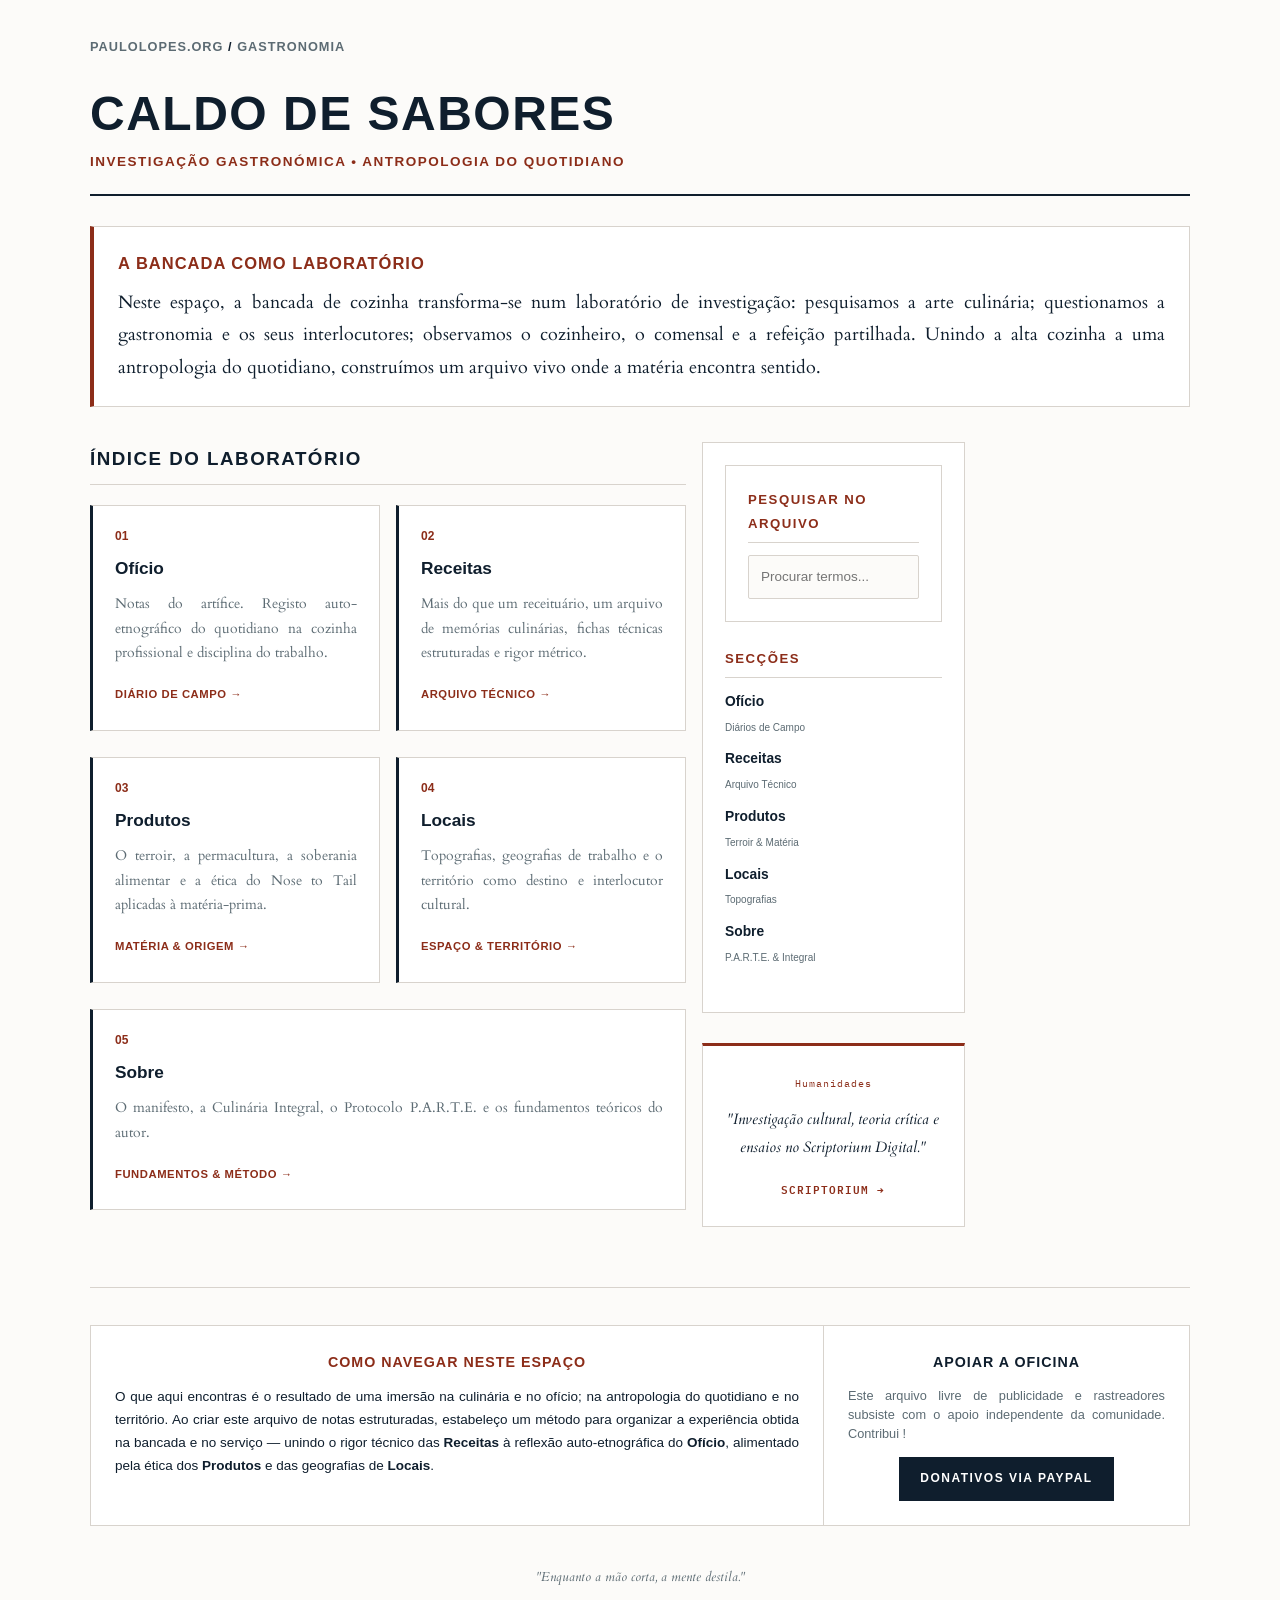
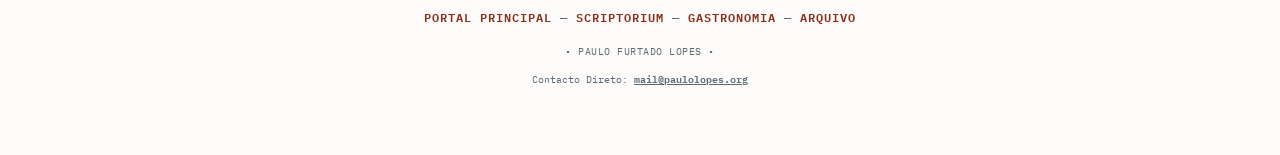
==== index.html @ f4eb34ad "Update index.html" ====
<!DOCTYPE html>
<html lang="pt">
<head>
    <meta charset="UTF-8">
    <meta name="viewport" content="width=device-width, initial-scale=1.0">
    <link rel="icon" type="image/x-icon" href="/favicon.ico">
    <link rel="preload" href="manifest.json" as="fetch" type="application/json" crossorigin>

    <title>Caldo de Sabores — Investigação Gastronómica & Ofício | Paulo Lopes</title>

    <!-- Framework W3.CSS -->
    <link rel="stylesheet" href="https://www.w3schools.com/w3css/4/w3.css">
    
    <!-- Google Fonts: Cardo, Inter & IBM Plex Mono -->
    <link rel="preconnect" href="https://fonts.googleapis.com">
    <link rel="preconnect" href="https://fonts.gstatic.com" crossorigin>
    <link href="https://fonts.googleapis.com/css2?family=Cardo:ital,wght@0,400;0,700;1,400&family=IBM+Plex+Mono:wght@400;500&family=Inter:wght@300;400;500;600&display=swap" rel="stylesheet">

    <!-- Folha de Estilos Oficial Partilhada -->
    <link rel="stylesheet" href="style.css">
</head>
<body class="w3-padding-large">

    <main class="w3-content w3-padding-24" style="max-width: 1100px;">
        
        <!-- Breadcrumb Superior -->
        <nav class="breadcrumb">
            <a href="https://paulolopes.org">paulolopes.org</a> / <span> <a href="https://gastronomia.paulolopes.org">Gastronomia</a> </span>
        </nav>

        <!-- Cabeçalho Principal Idêntico ao Scriptorium e Portal -->
        <header class="wiki-header">
            <h1>Caldo de Sabores</h1>
            <p class="header-sub">Investigação Gastronómica • Antropologia do Quotidiano</p>
        </header>

        <!-- Mensagem de Enquadramento / Manifesto -->
        <section class="warning-box">
            <h2>A Bancada como Laboratório</h2>
            <p style="margin: 0;" align="justify">
                Neste espaço, a bancada de cozinha transforma-se num laboratório de investigação: pesquisamos a arte culinária; questionamos a gastronomia e os seus interlocutores; observamos o cozinheiro, o comensal e a refeição partilhada. Unindo a alta cozinha a uma antropologia do quotidiano, construímos um arquivo vivo onde a matéria encontra sentido.
            </p>
        </section>

        <!-- Layout em Duas Colunas -->
        <div class="w3-row-padding" style="margin-left: -16px; margin-right: -16px;">
            
            <!-- COLUNA PRINCIPAL: AS 5 SECÇÕES NUCLEARES -->
            <article class="w3-col m8 l9">
                
                <h2 class="font-sans" style="font-size: 1.25rem; font-weight: 600; text-transform: uppercase; letter-spacing: 1.5px; color: var(--text-color); margin-top: 0; margin-bottom: 20px; border-bottom: 1px solid var(--border-color); padding-bottom: 8px;">
                    Índice do Laboratório
                </h2>

                <div class="w3-row-padding" style="margin-left:-16px; margin-right:-16px;">
                    
                    <!-- 1. OFÍCIO -->
                    <div class="w3-col m6 s12 w3-margin-bottom">
                        <a href="oficio/" class="card-item">
                            <span class="card-numeral">01</span>
                            <h3 class="card-title">Ofício</h3>
                            <p class="card-desc">Notas do artífice. Registo auto-etnográfico do quotidiano na cozinha profissional e disciplina do trabalho.</p>
                            <span class="card-tag">Diário de Campo &rarr;</span>
                        </a>
                    </div>

                    <!-- 2. RECEITAS -->
                    <div class="w3-col m6 s12 w3-margin-bottom">
                        <a href="receitas/" class="card-item">
                            <span class="card-numeral">02</span>
                            <h3 class="card-title">Receitas</h3>
                            <p class="card-desc">Mais do que um receituário, um arquivo de memórias culinárias, fichas técnicas estruturadas e rigor métrico.</p>
                            <span class="card-tag">Arquivo Técnico &rarr;</span>
                        </a>
                    </div>

                </div>

                <div class="w3-row-padding" style="margin-left:-16px; margin-right:-16px; margin-top: 10px;">
                    
                    <!-- 3. PRODUTOS -->
                    <div class="w3-col m6 s12 w3-margin-bottom">
                        <a href="produtos/" class="card-item">
                            <span class="card-numeral">03</span>
                            <h3 class="card-title">Produtos</h3>
                            <p class="card-desc">O terroir, a permacultura, a soberania alimentar e a ética do Nose to Tail aplicadas à matéria-prima.</p>
                            <span class="card-tag">Matéria & Origem &rarr;</span>
                        </a>
                    </div>

                    <!-- 4. LOCAIS -->
                    <div class="w3-col m6 s12 w3-margin-bottom">
                        <a href="locais/" class="card-item">
                            <span class="card-numeral">04</span>
                            <h3 class="card-title">Locais</h3>
                            <p class="card-desc">Topografias, geografias de trabalho e o território como destino e interlocutor cultural.</p>
                            <span class="card-tag">Espaço & Território &rarr;</span>
                        </a>
                    </div>

                </div>

                <div class="w3-row-padding" style="margin-left:-16px; margin-right:-16px; margin-top: 10px;">
                    
                    <!-- 5. SOBRE -->
                    <div class="w3-col m12 s12 w3-margin-bottom">
                        <a href="sobre/" class="card-item">
                            <span class="card-numeral">05</span>
                            <h3 class="card-title">Sobre</h3>
                            <p class="card-desc">O manifesto, a Culinária Integral, o Protocolo P.A.R.T.E. e os fundamentos teóricos do autor.</p>
                            <span class="card-tag">Fundamentos & Método &rarr;</span>
                        </a>
                    </div>

                </div>

            </article>

            <!-- COLUNA SECUNDÁRIA (DIREITA): BARRA LATERAL REFINADA -->
            <aside class="w3-col m4 l3">
                <div class="wiki-sidebar">
                    
                    <div class="wiki-sidebar" style="margin-bottom: 25px;">
                        <h3>Pesquisar no Arquivo</h3>
                        <form action="index.html" method="GET" style="margin-top: 10px;">
                            <input type="text" name="q" placeholder="Procurar termos..." required>
                        </form>
                    </div>

                    <h3>Secções</h3>
                    <ul class="wiki-sidebar-list">
                        <li><a href="html/oficio.html"><strong>Ofício</strong> <br><span class="w3-tiny" style="color: var(--muted-color);">Diários de Campo</span></a></li>
                        <li><a href="html/receitas.html"><strong>Receitas</strong> <br><span class="w3-tiny" style="color: var(--muted-color);">Arquivo Técnico</span></a></li>
                        <li><a href="html/produtos.html"><strong>Produtos</strong> <br><span class="w3-tiny" style="color: var(--muted-color);">Terroir & Matéria</span></a></li>
                        <li><a href="html/locais.html"><strong>Locais</strong> <br><span class="w3-tiny" style="color: var(--muted-color);">Topografias</span></a></li>
                        <li><a href="html/sobre.html"><strong>Sobre</strong> <br><span class="w3-tiny" style="color: var(--muted-color);">P.A.R.T.E. & Integral</span></a></li>
                    </ul>

                </div>

                <!-- Bloco de Chamada para o Scriptorium Digital -->
                <div class="gastro-callout">
                    <span class="font-mono w3-tiny w3-uppercase" style="color: var(--accent-color); letter-spacing: 1px;">Humanidades</span>
                    <p>
                        "Investigação cultural, teoria crítica e ensaios no Scriptorium Digital."
                    </p>
                    <a href="https://scriptoriumdigital.org" class="gastro-link">Scriptorium &rarr;</a>
                </div>
            </aside>

        </div>

        <!-- RODAPÉ INSTITUCIONAL (COM ESPAÇAMENTO REFORÇADO NAS CAIXAS) -->
        <footer class="site-footer">
            
            <div class="footer-boxes-container w3-row w3-text-left" style="margin-bottom: 40px;">
                
                <div class="w3-col m8 l8 footer-box-left">
                    <h4 class="font-sans" style="font-size: 0.95rem; font-weight: 600; text-transform: uppercase; letter-spacing: 1px; color: var(--accent-color); margin-top: 0; margin-bottom: 10px;">
                        Como Navegar Neste Espaço
                    </h4>
                    <p style="font-size: 0.9rem; color: var(--text-color); margin: 0; line-height: 1.7; text-align: justify;">
                        O que aqui encontras é o resultado de uma imersão na culinária e no ofício; na antropologia do quotidiano e no território. Ao criar este arquivo de notas estruturadas, estabeleço um método para organizar a experiência obtida na bancada e no serviço — unindo o rigor técnico das <strong>Receitas</strong> à reflexão auto-etnográfica do <strong>Ofício</strong>, alimentado pela ética dos <strong>Produtos</strong> e das geografias de <strong>Locais</strong>.
                    </p>
                </div>

                <div class="w3-col m4 l4 footer-box-right">
                    <h4 class="font-sans" style="font-size: 0.95rem; font-weight: 600; text-transform: uppercase; letter-spacing: 1px; color: var(--text-color); margin-top: 0; margin-bottom: 10px;">
                        Apoiar a Oficina
                    </h4>
                    <p style="font-size: 0.85rem; color: var(--muted-color); margin: 0 0 14px 0; line-height: 1.5; text-align: justify;">
                        Este arquivo livre de publicidade e rastreadores subsiste com o apoio independente da comunidade. Contribui !
                    </p>
                    <div class="w3-center">
                        <a href="https://paypal.me/PauloFurtadoLopes" target="_blank" rel="noopener" class="btn-donativos">
                            Donativos via PayPal
                        </a>
                    </div>
                </div>

            </div>

            <p style="font-style: italic; font-family: var(--font-serif); margin-bottom: 1.2rem; color: var(--muted-color); text-align: center;">
                "Enquanto a mão corta, a mente destila."
            </p>
            
            <!-- Menu Transversal do Ecossistema -->
            <div class="footer-links" style="margin-bottom: 15px;">
                <a href="https://paulolopes.org">Portal Principal</a> &mdash; 
                <a href="https://scriptoriumdigital.org">Scriptorium</a> &mdash; 
                <a href="https://gastronomia.paulolopes.org">Gastronomia</a> &mdash; 
                <a href="https://arquivo.paulolopes.org">Arquivo</a>
            </div>
            
            <p class="font-mono w3-tiny w3-uppercase w3-wide" style="letter-spacing: 0.05em; margin-bottom: 0.5rem; color: var(--muted-color); text-align: center;">
                • PAULO FURTADO LOPES •
            </p>
            <p class="font-mono w3-tiny" style="color: var(--muted-color); margin: 0; text-align: center;">
                Contacto Direto: <a href="mailto:mail@paulolopes.org" style="color: inherit; font-weight: 600;">mail@paulolopes.org</a>
            </p>
        </footer>

    </main>

</body>
</html>
---- style.css ----
/* ==========================================================================
   PAULOLOPES.ORG / SCRIPTORIUM DIGITAL — Estilos Oficiais (style.css)
   Soberania Digital, Humanidades & Arquitetura Estática
   Autor: Paulo Furtado Lopes (mail@paulolopes.org)
   ========================================================================== */

:root {
    --bg-color: #fcfbf9;          /* Papel de arquivo / Marfim */
    --text-color: #0f1e2d;        /* Azul-marinho profundo */
    --accent-color: #8c2d19;      /* Vermelho óxido / Sanguínea */
    --muted-color: #5c6b73;       /* Azul pedra / Grafite */
    --border-color: #d8d3cd;      /* Linha de divisão subtil */
    --card-bg: #ffffff;           /* Branco puro para leitura */
    
    --font-serif: "Cardo", "Georgia", "Times New Roman", serif;
    --font-sans: -apple-system, BlinkMacSystemFont, "Segoe UI", Roboto, sans-serif;
    --font-mono: 'IBM Plex Mono', 'Courier New', monospace;

    /* Variáveis Tipográficas Fluidas & Modo de Leitura */
    --text-base: clamp(1.05rem, 1vw + 0.9rem, 1.2rem);
    --text-lead: clamp(1.2rem, 1.5vw + 1rem, 1.45rem);
    --text-h1: clamp(2rem, 3.5vw + 1rem, 3.2rem);
    --text-h2: clamp(1.5rem, 2.5vw + 0.8rem, 2.3rem);
    --text-h3: clamp(1.25rem, 1.8vw + 0.7rem, 1.75rem);
    
    --line-height-body: 1.8;
    --line-height-heading: 1.25;
    --max-content-width: 68ch; /* Limite ótimo de carateres por linha para conforto visual */
}

/* Modo Escuro Opcional / Automático */
@media (prefers-color-scheme: dark) {
    :root {
        --bg-color: #121820;
        --text-color: #e2e8f0;
        --accent-color: #d94e35;
        --muted-color: #94a3b8;
        --border-color: #2a3441;
        --card-bg: #1a2332;
    }
}

body {
    background-color: var(--bg-color) !important;
    color: var(--text-color) !important;
    font-family: var(--font-serif);
    line-height: var(--line-height-body);
    font-size: var(--text-base);
    margin: 0;
    min-height: 100vh;
    -webkit-font-smoothing: antialiased;
    text-rendering: optimizeLegibility;
}

.font-sans { font-family: var(--font-sans) !important; }
.font-mono { font-family: var(--font-mono) !important; }

/* ==========================================================================
   MODO DE LEITURA (READER MODE) & ENSAIOS
   ========================================================================== */
.reader-mode,
.article-content, 
.entry-content, 
article {
    max-width: var(--max-content-width);
    margin-inline: auto;
    padding-inline: 1rem;
}

/* Parágrafos refinados para legibilidade académica e ensaística */
p {
    margin-top: 0;
    margin-bottom: 1.8rem;
    text-align: justify;
    hyphens: auto;
}

@media (max-width: 768px) {
    p {
        text-align: left; /* Desativa justificação em ecrãs móveis estreitos */
    }
}

/* Navegação Breadcrumb Superior */
.breadcrumb {
    font-family: var(--font-sans);
    font-size: 0.85rem;
    text-transform: uppercase;
    letter-spacing: 1px;
    font-weight: 600;
    margin-bottom: 25px;
}

.breadcrumb a {
    color: var(--muted-color);
    text-decoration: none;
    transition: color 0.2s ease;
}

.breadcrumb a:hover {
    color: var(--accent-color);
}

.breadcrumb span {
    color: var(--accent-color);
}

/* Cabeçalho do Scriptorium e Subdomínios */
header.wiki-header {
    border-bottom: 2px solid var(--text-color);
    padding-bottom: 20px;
    margin-bottom: 30px;
}

header.wiki-header h1 {
    font-family: var(--font-sans);
    font-size: var(--text-h1);
    font-weight: 600;
    letter-spacing: 1.5px;
    text-transform: uppercase;
    margin: 0 0 6px 0;
    color: var(--text-color);
    line-height: var(--line-height-heading);
}

.header-sub {
    font-family: var(--font-sans);
    font-size: 0.9rem;
    letter-spacing: 1.5px;
    color: var(--accent-color);
    font-weight: 600;
    text-transform: uppercase;
    margin: 0;
}

/* Barra de Alerta / Boas-vindas / Manifesto */
.warning-box {
    background-color: var(--card-bg);
    border: 1px solid var(--border-color);
    border-left: 4px solid var(--accent-color);
    padding: 22px 24px;
    margin-bottom: 35px;
}

.warning-box h2 {
    font-family: var(--font-sans);
    font-size: 1.1rem;
    font-weight: 600;
    text-transform: uppercase;
    letter-spacing: 1px;
    color: var(--accent-color);
    margin-top: 0;
    margin-bottom: 8px;
}

/* Cartões de Entradas e Secções */
.card-item {
    background-color: var(--card-bg);
    border: 1px solid var(--border-color);
    border-left: 3px solid var(--text-color);
    padding: 20px 22px;
    transition: border-color 0.2s ease, transform 0.2s ease, box-shadow 0.2s ease;
    display: block;
    text-decoration: none !important;
    color: inherit !important;
    height: 100%;
}

.card-item:hover {
    border-left-color: var(--accent-color);
    border-color: var(--border-color);
    transform: translateY(-3px);
    box-shadow: 0 4px 12px rgba(15, 30, 45, 0.06);
}

.card-item:hover h3 {
    color: var(--accent-color);
}

.card-numeral {
    font-family: var(--font-sans);
    font-size: 0.8rem;
    font-weight: 700;
    color: var(--accent-color);
    margin-bottom: 6px;
    display: block;
}

.card-title {
    font-size: 1.15rem;
    margin: 6px 0 8px 0;
    color: var(--text-color);
    font-weight: 600;
    transition: color 0.2s ease;
}

.card-desc {
    font-size: 0.9rem;
    color: var(--muted-color);
    margin: 0 0 12px 0;
}

.card-tag {
    font-family: var(--font-sans);
    font-size: 0.75rem;
    color: var(--accent-color);
    text-transform: uppercase;
    letter-spacing: 0.05em;
    font-weight: 600;
}

/* Menu Lateral (Sidebar) & Pesquisa */
.wiki-sidebar {
    background-color: var(--card-bg);
    border: 1px solid var(--border-color);
    padding: 22px;
    margin-bottom: 30px;
}

.wiki-sidebar h3 {
    font-family: var(--font-sans);
    font-size: 0.88rem;
    font-weight: 600;
    text-transform: uppercase;
    letter-spacing: 1.5px;
    color: var(--accent-color);
    margin-top: 0;
    margin-bottom: 12px;
    border-bottom: 1px solid var(--border-color);
    padding-bottom: 6px;
}

.wiki-sidebar input[type="text"] {
    width: 100%;
    padding: 9px 12px;
    font-family: var(--font-sans);
    font-size: 0.9rem;
    background: var(--bg-color);
    border: 1px solid var(--border-color);
    color: var(--text-color);
    border-radius: 2px;
    transition: border-color 0.2s ease;
}

.wiki-sidebar input[type="text"]:focus {
    outline: none;
    border-color: var(--accent-color);
}

.wiki-sidebar-list {
    list-style: none;
    padding: 0;
    margin: 0 0 20px 0;
    font-family: var(--font-sans);
    font-size: 0.92rem;
}

.wiki-sidebar-list li {
    margin-bottom: 8px;
}

.wiki-sidebar-list a {
    color: var(--text-color);
    text-decoration: none;
    transition: color 0.2s ease;
}

.wiki-sidebar-list a:hover {
    color: var(--accent-color);
}

/* Bloco Destacado: Chamadas Cruzadas */
.gastro-callout {
    background-color: var(--card-bg);
    border: 1px solid var(--border-color);
    border-top: 3px solid var(--accent-color);
    padding: 20px;
    margin-top: 30px;
    text-align: center;
}

.gastro-callout p {
    font-family: var(--font-serif);
    font-size: 1.02rem;
    font-style: italic;
    color: var(--text-color);
    margin: 8px 0 12px 0;
    text-align: center;
}

.gastro-link {
    font-family: var(--font-mono);
    font-size: 0.75rem;
    text-transform: uppercase;
    letter-spacing: 1px;
    color: var(--accent-color);
    text-decoration: none;
    font-weight: 600;
}

.gastro-link:hover {
    text-decoration: underline;
}

/* Botão Minimalista de Donativos */
.btn-donativos {
    display: inline-block;
    background-color: var(--text-color);
    color: #ffffff !important;
    font-family: var(--font-sans);
    font-size: 0.8rem;
    font-weight: 600;
    text-transform: uppercase;
    letter-spacing: 1.5px;
    padding: 10px 20px;
    text-decoration: none;
    border: 1px solid var(--text-color);
    transition: background-color 0.2s ease, border-color 0.2s ease;
}

.btn-donativos:hover {
    background-color: var(--accent-color);
    border-color: var(--accent-color);
}

/* ==========================================================================
   RODAPÉ INSTITUCIONAL & CAIXAS DE SUPORTE
   ========================================================================== */

.footer-boxes-container {
    border: 1px solid var(--border-color);
    background-color: var(--card-bg);
    margin-bottom: 40px;
}

.footer-box-left {
    padding: 24px;
    padding-right: 24px;
}

.footer-box-right {
    padding: 24px;
    padding-left: 24px;
    border-left: 1px solid var(--border-color);
}

@media (max-width: 768px) {
    .footer-box-right {
        border-left: none;
        border-top: 1px solid var(--border-color);
        padding-left: 24px;
    }
}

.site-footer {
    margin-top: 4rem;
    border-top: 1px solid var(--border-color);
    padding-top: 2.5rem;
    padding-bottom: 2rem;
    font-family: var(--font-sans);
    font-size: 0.85rem;
    color: var(--muted-color);
    text-align: center;
}

.footer-links {
    font-family: var(--font-mono);
    font-size: 0.8rem;
    text-transform: uppercase;
    letter-spacing: 1px;
    margin-bottom: 15px;
}

.footer-links a {
    color: var(--accent-color);
    text-decoration: none;
    font-weight: 600;
}

.footer-links a:hover {
    text-decoration: underline;
}
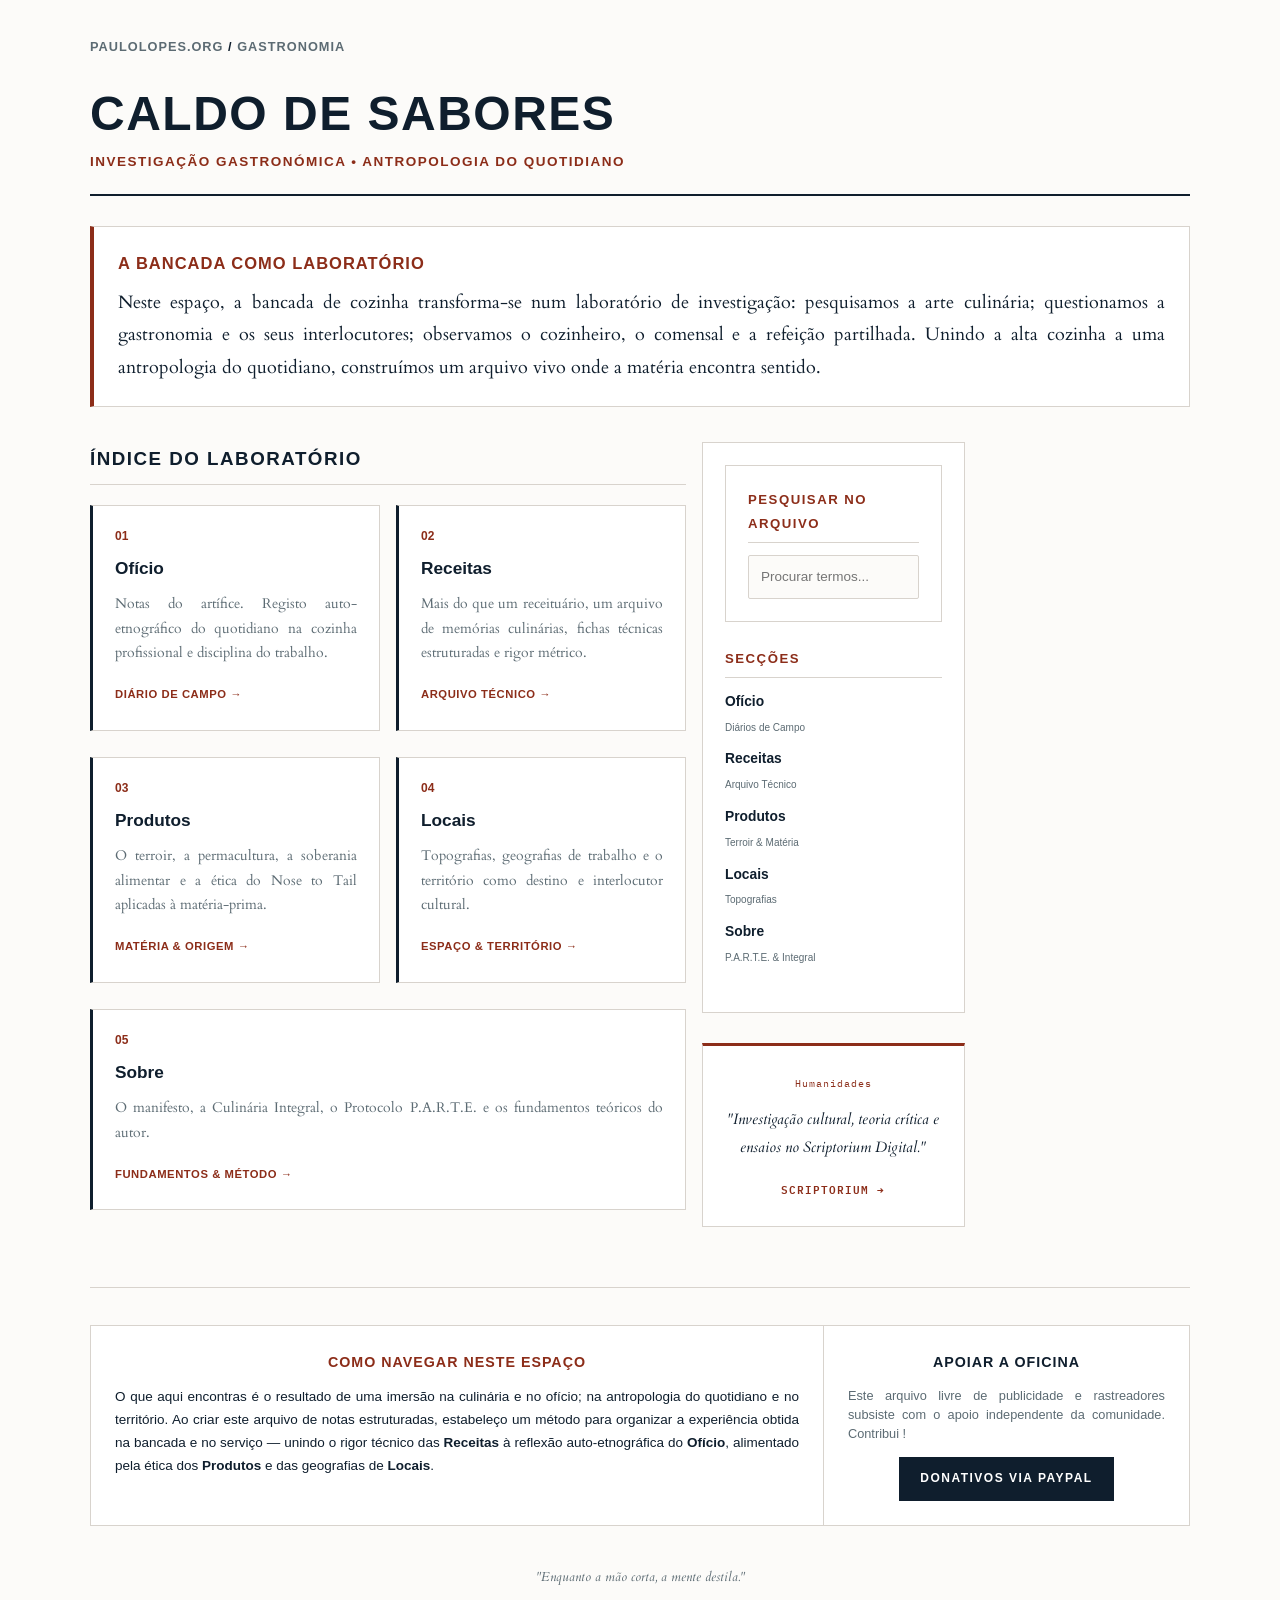
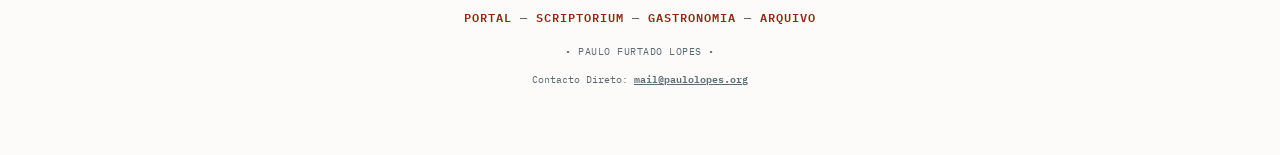
==== commit 2b21abff: "Update index.html" ====
--- a/index.html
+++ b/index.html
@@ -186,7 +186,7 @@
             
             <!-- Menu Transversal do Ecossistema -->
             <div class="footer-links" style="margin-bottom: 15px;">
-                <a href="https://paulolopes.org">Portal Principal</a> &mdash; 
+                <a href="https://paulolopes.org">Portal</a> &mdash; 
                 <a href="https://scriptoriumdigital.org">Scriptorium</a> &mdash; 
                 <a href="https://gastronomia.paulolopes.org">Gastronomia</a> &mdash; 
                 <a href="https://arquivo.paulolopes.org">Arquivo</a>
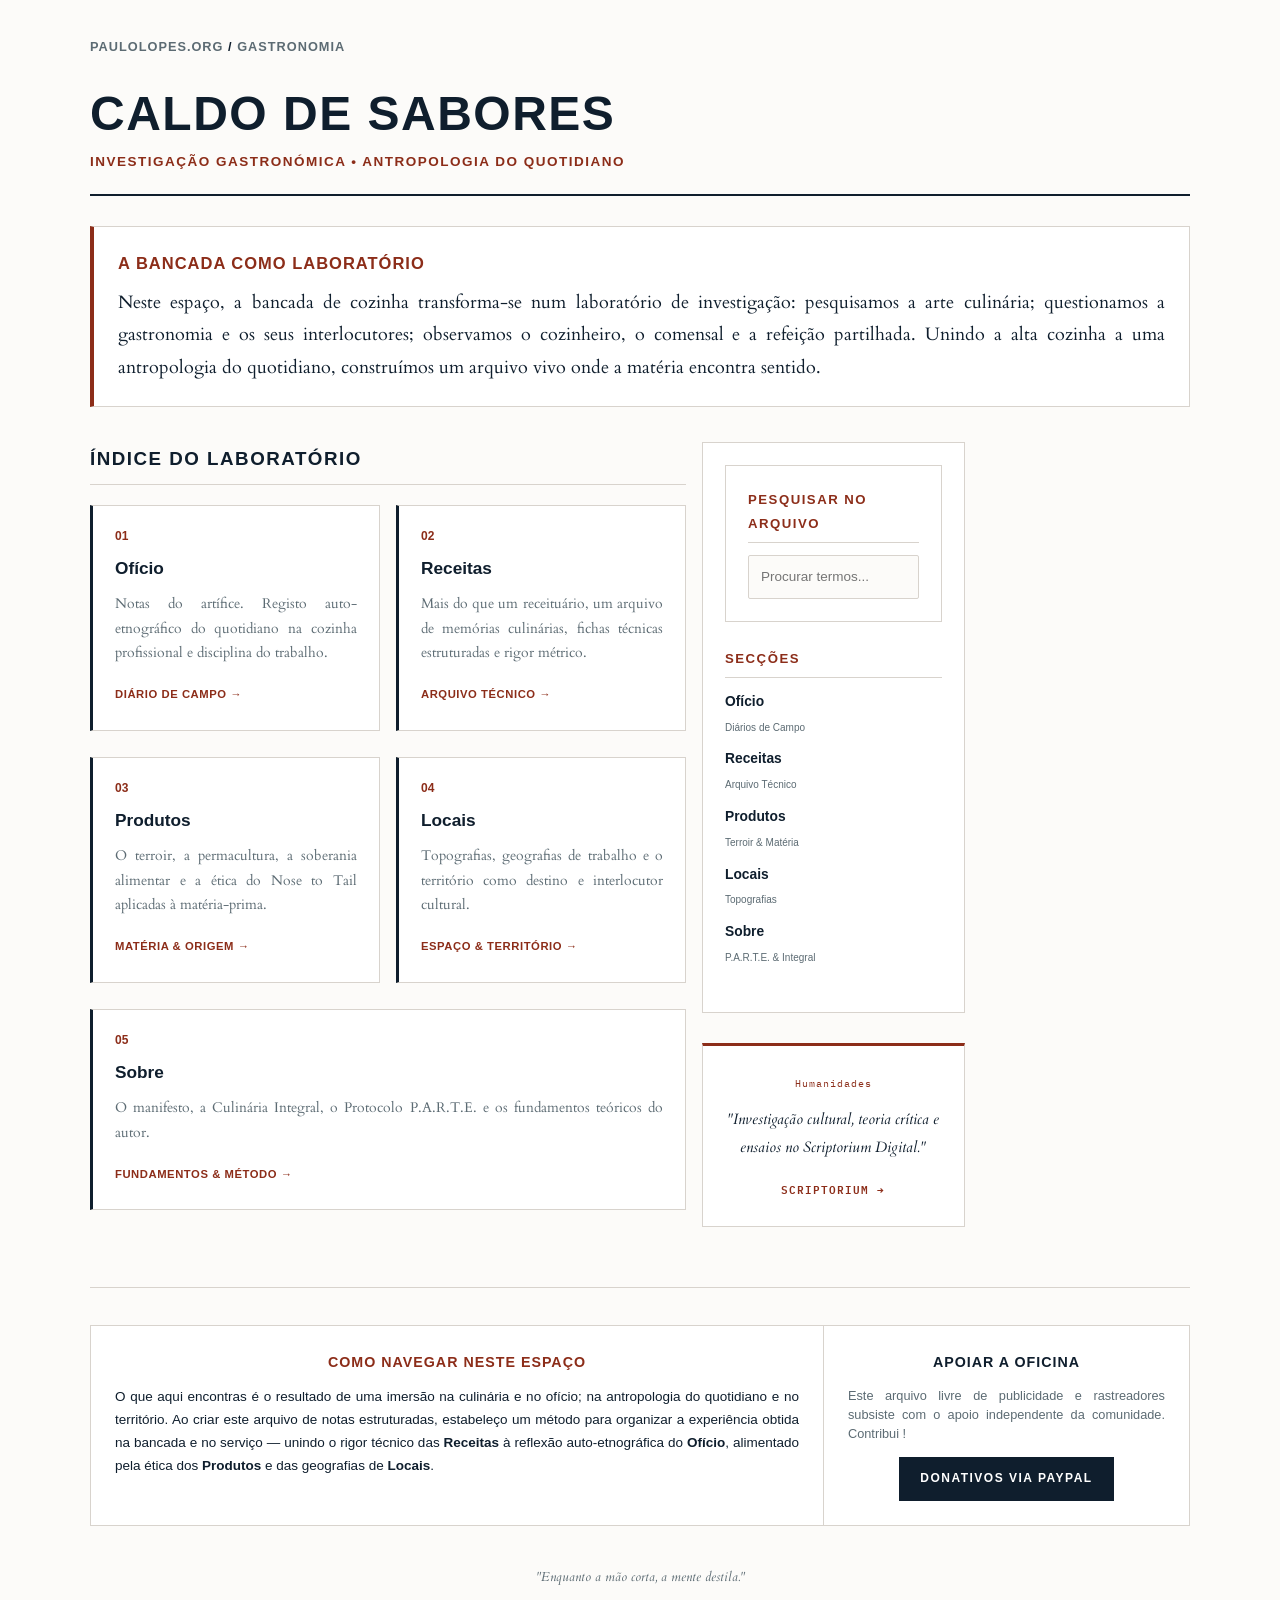
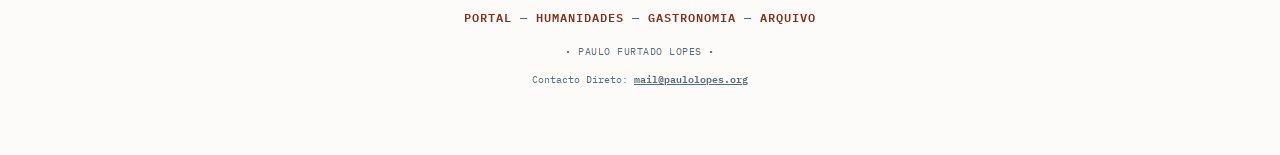
==== commit c7096ec3: "Update index.html" ====
--- a/index.html
+++ b/index.html
@@ -187,7 +187,7 @@
             <!-- Menu Transversal do Ecossistema -->
             <div class="footer-links" style="margin-bottom: 15px;">
                 <a href="https://paulolopes.org">Portal</a> &mdash; 
-                <a href="https://scriptoriumdigital.org">Scriptorium</a> &mdash; 
+                <a href="https://humanidades.paulolopes.org">Humanidades</a> &mdash;  
                 <a href="https://gastronomia.paulolopes.org">Gastronomia</a> &mdash; 
                 <a href="https://arquivo.paulolopes.org">Arquivo</a>
             </div>
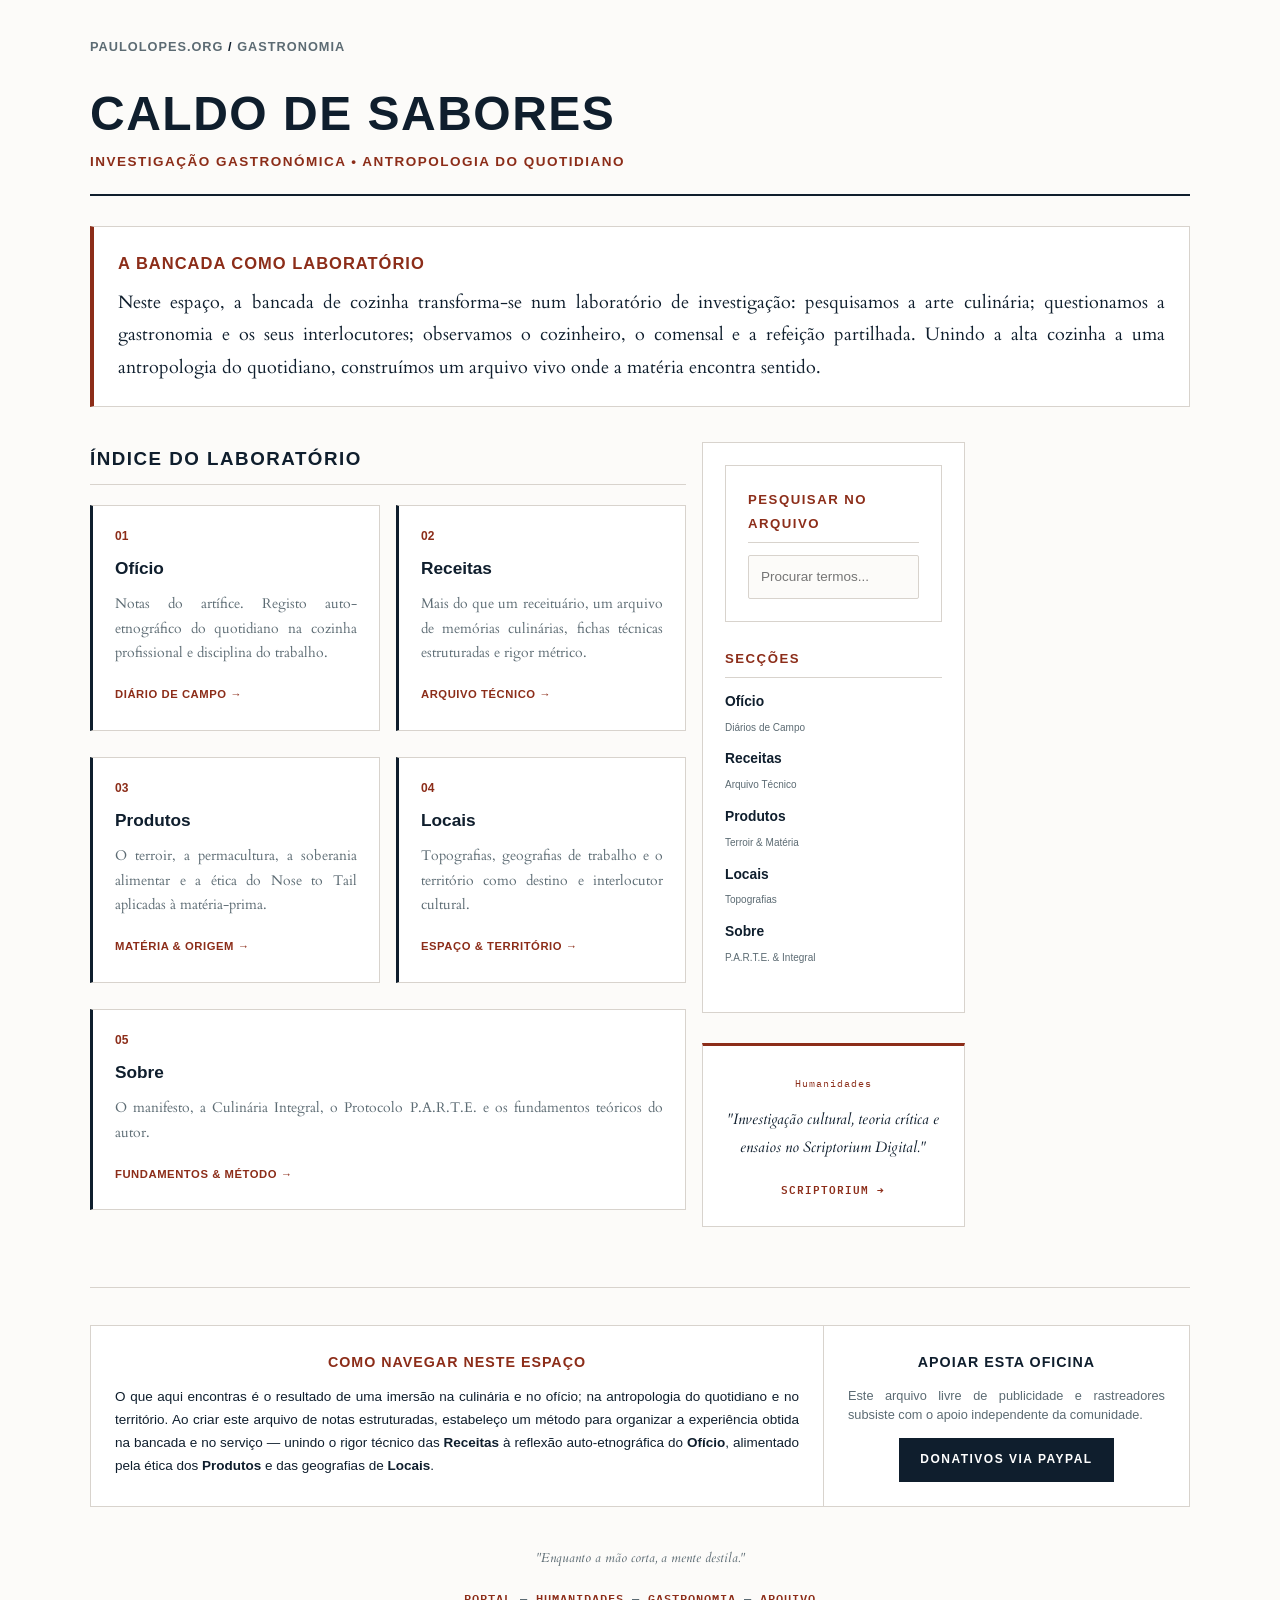
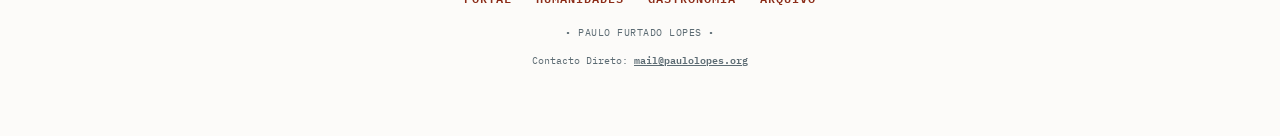
==== commit c59ddf55: "Update index.html" ====
--- a/index.html
+++ b/index.html
@@ -166,10 +166,10 @@
 
                 <div class="w3-col m4 l4 footer-box-right">
                     <h4 class="font-sans" style="font-size: 0.95rem; font-weight: 600; text-transform: uppercase; letter-spacing: 1px; color: var(--text-color); margin-top: 0; margin-bottom: 10px;">
-                        Apoiar a Oficina
+                        Apoiar esta Oficina
                     </h4>
                     <p style="font-size: 0.85rem; color: var(--muted-color); margin: 0 0 14px 0; line-height: 1.5; text-align: justify;">
-                        Este arquivo livre de publicidade e rastreadores subsiste com o apoio independente da comunidade. Contribui !
+                        Este arquivo livre de publicidade e rastreadores subsiste com o apoio independente da comunidade. 
                     </p>
                     <div class="w3-center">
                         <a href="https://paypal.me/PauloFurtadoLopes" target="_blank" rel="noopener" class="btn-donativos">
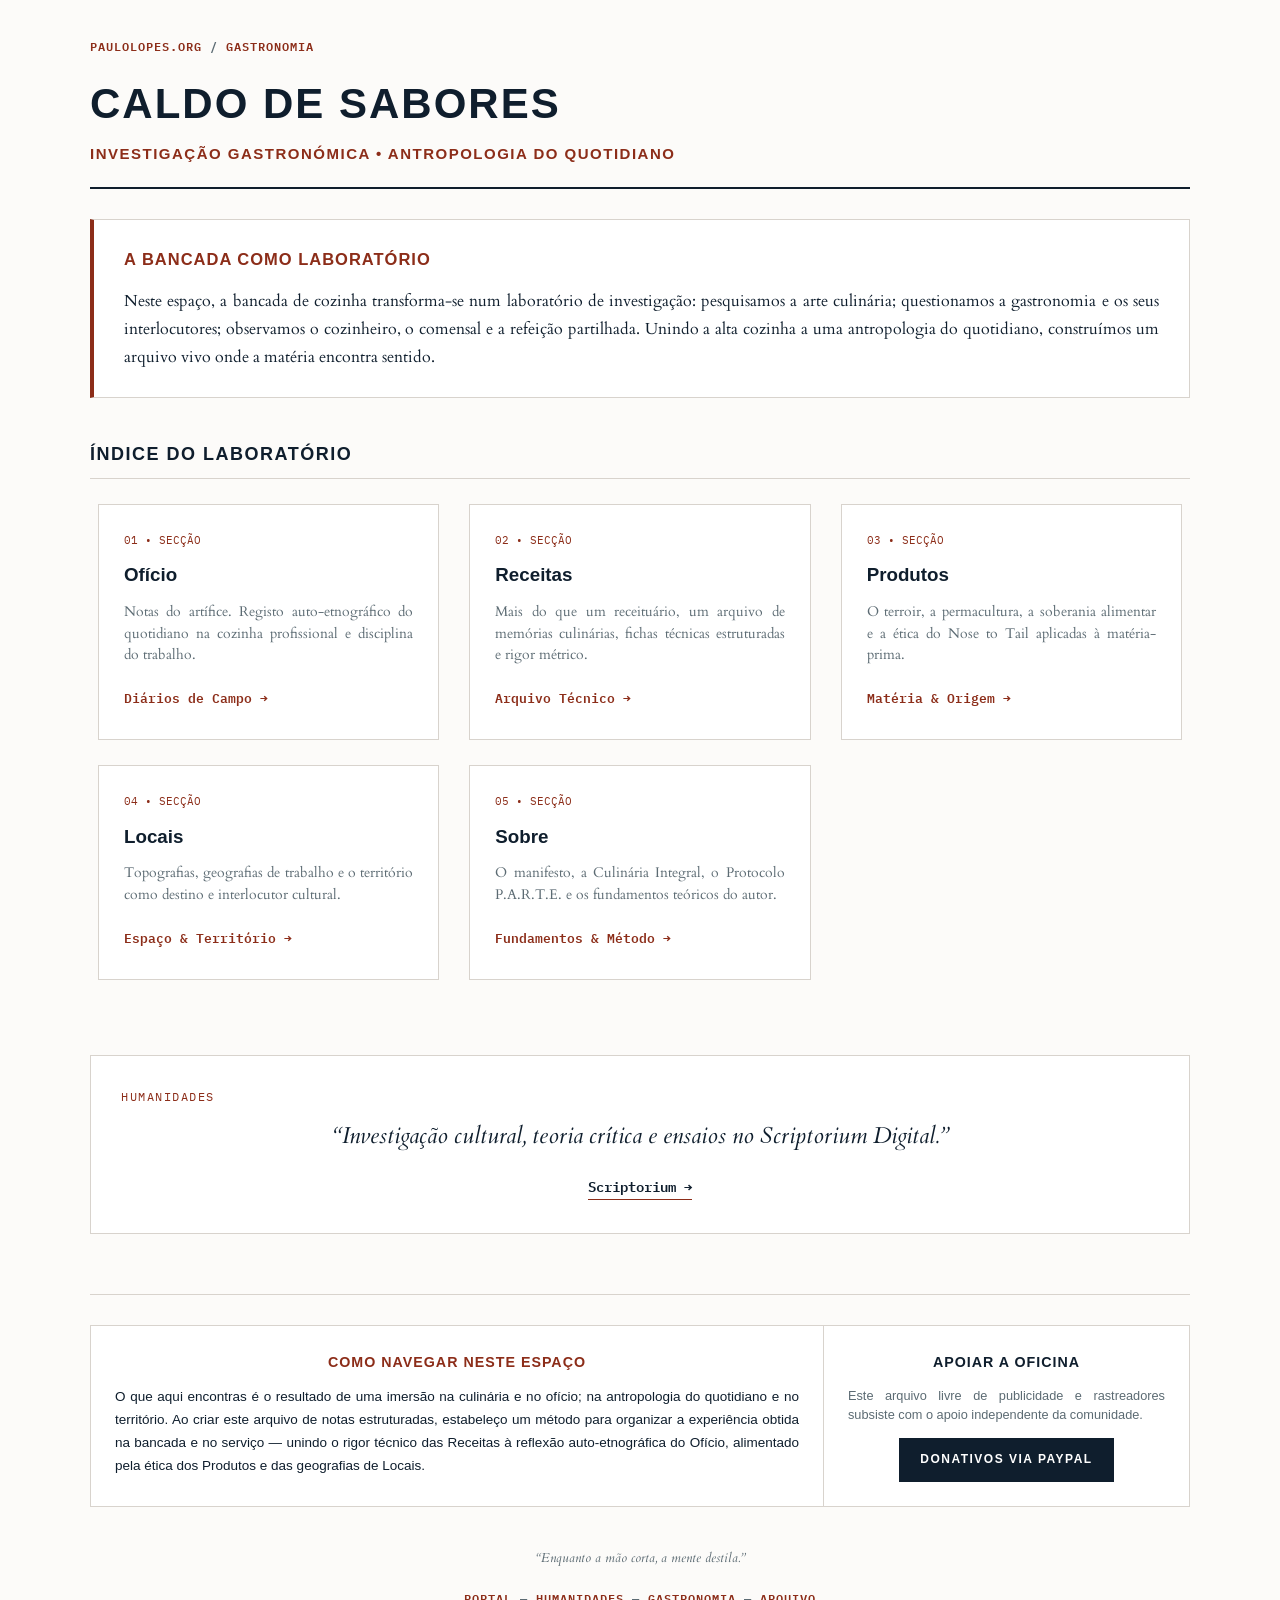
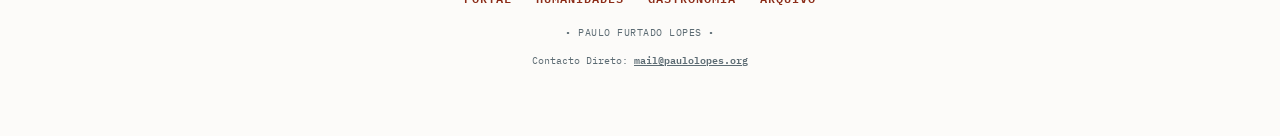
==== commit d01a070f: "Atualizar o index.html" ====
--- a/index.html
+++ b/index.html
@@ -3,10 +3,10 @@
 <head>
     <meta charset="UTF-8">
     <meta name="viewport" content="width=device-width, initial-scale=1.0">
-    <link rel="icon" type="image/x-icon" href="/favicon.ico">
+    <link rel="icon" type="image/x-icon" href="favicon.ico">
     <link rel="preload" href="manifest.json" as="fetch" type="application/json" crossorigin>
 
-    <title>Caldo de Sabores — Investigação Gastronómica & Ofício | Paulo Lopes</title>
+    <title>Caldo de Sabores — Investigação Gastronómica & Antropologia | Paulo Lopes</title>
 
     <!-- Framework W3.CSS -->
     <link rel="stylesheet" href="https://www.w3schools.com/w3css/4/w3.css">
@@ -16,7 +16,7 @@
     <link rel="preconnect" href="https://fonts.gstatic.com" crossorigin>
     <link href="https://fonts.googleapis.com/css2?family=Cardo:ital,wght@0,400;0,700;1,400&family=IBM+Plex+Mono:wght@400;500&family=Inter:wght@300;400;500;600&display=swap" rel="stylesheet">
 
-    <!-- Folha de Estilos Oficial Partilhada -->
+    <!-- Folha de Estilos Oficial (Partilhada na Raiz) -->
     <link rel="stylesheet" href="style.css">
 </head>
 <body class="w3-padding-large">
@@ -24,152 +24,154 @@
     <main class="w3-content w3-padding-24" style="max-width: 1100px;">
         
         <!-- Breadcrumb Superior -->
-        <nav class="breadcrumb">
-            <a href="https://paulolopes.org">paulolopes.org</a> / <span> <a href="https://gastronomia.paulolopes.org">Gastronomia</a> </span>
+        <nav class="breadcrumb" style="font-family: var(--font-mono); font-size: 0.8rem; margin-bottom: 20px; color: var(--muted-color);">
+            <a href="https://paulolopes.org" style="color: var(--accent-color); text-decoration: none;">paulolopes.org</a> / 
+            <span>Gastronomia</span>
         </nav>
 
-        <!-- Cabeçalho Principal Idêntico ao Scriptorium e Portal -->
-        <header class="wiki-header">
-            <h1>Caldo de Sabores</h1>
-            <p class="header-sub">Investigação Gastronómica • Antropologia do Quotidiano</p>
+        <!-- Cabeçalho Principal -->
+        <header class="wiki-header" style="border-bottom: 2px solid var(--text-color); padding-bottom: 20px; margin-bottom: 30px;">
+            <h1 style="font-family: var(--font-sans); font-size: 2.8rem; font-weight: 600; text-transform: uppercase; letter-spacing: 2px; margin: 0 0 10px 0;">Caldo de Sabores</h1>
+            <p class="header-sub" style="font-family: var(--font-sans); font-size: 1rem; text-transform: uppercase; letter-spacing: 1.5px; color: var(--accent-color); font-weight: 600; margin: 0;">Investigação Gastronómica • Antropologia do Quotidiano</p>
         </header>
 
-        <!-- Mensagem de Enquadramento / Manifesto -->
-        <section class="warning-box">
-            <h2>A Bancada como Laboratório</h2>
-            <p style="margin: 0;" align="justify">
+        <!-- Caixa de Enquadramento / Manifesto Inicial -->
+        <section class="warning-box" style="background-color: var(--card-bg); border: 1px solid var(--border-color); border-left: 4px solid var(--accent-color); padding: 25px 30px; margin-bottom: 40px;">
+            <h2 style="font-family: var(--font-sans); font-size: 1.1rem; text-transform: uppercase; letter-spacing: 1px; color: var(--accent-color); margin-top: 0; margin-bottom: 12px;">A Bancada Como Laboratório</h2>
+            <p style="margin: 0; line-height: 1.8; text-align: justify; font-size: 1.05rem;">
                 Neste espaço, a bancada de cozinha transforma-se num laboratório de investigação: pesquisamos a arte culinária; questionamos a gastronomia e os seus interlocutores; observamos o cozinheiro, o comensal e a refeição partilhada. Unindo a alta cozinha a uma antropologia do quotidiano, construímos um arquivo vivo onde a matéria encontra sentido.
             </p>
         </section>
 
-        <!-- Layout em Duas Colunas -->
-        <div class="w3-row-padding" style="margin-left: -16px; margin-right: -16px;">
-            
-            <!-- COLUNA PRINCIPAL: AS 5 SECÇÕES NUCLEARES -->
-            <article class="w3-col m8 l9">
+        <!-- Secção de Índice do Laboratório (Cartões das Bases de Dados Autónomas) -->
+        <div style="margin-bottom: 50px;">
+            <h2 class="font-sans" style="font-size: 1.2rem; font-weight: 600; text-transform: uppercase; letter-spacing: 1.5px; color: var(--text-color); margin-bottom: 25px; border-bottom: 1px solid var(--border-color); padding-bottom: 8px;">
+                Índice do Laboratório
+            </h2>
+
+            <!-- Grelha de Cartões (W3.CSS Responsive Layout) -->
+            <div class="w3-row-padding" style="margin: 0 -15px;">
                 
-                <h2 class="font-sans" style="font-size: 1.25rem; font-weight: 600; text-transform: uppercase; letter-spacing: 1.5px; color: var(--text-color); margin-top: 0; margin-bottom: 20px; border-bottom: 1px solid var(--border-color); padding-bottom: 8px;">
-                    Índice do Laboratório
-                </h2>
-
-                <div class="w3-row-padding" style="margin-left:-16px; margin-right:-16px;">
-                    
-                    <!-- 1. OFÍCIO -->
-                    <div class="w3-col m6 s12 w3-margin-bottom">
-                        <a href="oficio/" class="card-item">
-                            <span class="card-numeral">01</span>
-                            <h3 class="card-title">Ofício</h3>
-                            <p class="card-desc">Notas do artífice. Registo auto-etnográfico do quotidiano na cozinha profissional e disciplina do trabalho.</p>
-                            <span class="card-tag">Diário de Campo &rarr;</span>
-                        </a>
-                    </div>
-
-                    <!-- 2. RECEITAS -->
-                    <div class="w3-col m6 s12 w3-margin-bottom">
-                        <a href="receitas/" class="card-item">
-                            <span class="card-numeral">02</span>
-                            <h3 class="card-title">Receitas</h3>
-                            <p class="card-desc">Mais do que um receituário, um arquivo de memórias culinárias, fichas técnicas estruturadas e rigor métrico.</p>
-                            <span class="card-tag">Arquivo Técnico &rarr;</span>
-                        </a>
-                    </div>
-
-                </div>
-
-                <div class="w3-row-padding" style="margin-left:-16px; margin-right:-16px; margin-top: 10px;">
-                    
-                    <!-- 3. PRODUTOS -->
-                    <div class="w3-col m6 s12 w3-margin-bottom">
-                        <a href="produtos/" class="card-item">
-                            <span class="card-numeral">03</span>
-                            <h3 class="card-title">Produtos</h3>
-                            <p class="card-desc">O terroir, a permacultura, a soberania alimentar e a ética do Nose to Tail aplicadas à matéria-prima.</p>
-                            <span class="card-tag">Matéria & Origem &rarr;</span>
-                        </a>
-                    </div>
-
-                    <!-- 4. LOCAIS -->
-                    <div class="w3-col m6 s12 w3-margin-bottom">
-                        <a href="locais/" class="card-item">
-                            <span class="card-numeral">04</span>
-                            <h3 class="card-title">Locais</h3>
-                            <p class="card-desc">Topografias, geografias de trabalho e o território como destino e interlocutor cultural.</p>
-                            <span class="card-tag">Espaço & Território &rarr;</span>
-                        </a>
-                    </div>
-
-                </div>
-
-                <div class="w3-row-padding" style="margin-left:-16px; margin-right:-16px; margin-top: 10px;">
-                    
-                    <!-- 5. SOBRE -->
-                    <div class="w3-col m12 s12 w3-margin-bottom">
-                        <a href="sobre/" class="card-item">
-                            <span class="card-numeral">05</span>
-                            <h3 class="card-title">Sobre</h3>
-                            <p class="card-desc">O manifesto, a Culinária Integral, o Protocolo P.A.R.T.E. e os fundamentos teóricos do autor.</p>
-                            <span class="card-tag">Fundamentos & Método &rarr;</span>
-                        </a>
-                    </div>
-
-                </div>
-
-            </article>
-
-            <!-- COLUNA SECUNDÁRIA (DIREITA): BARRA LATERAL REFINADA -->
-            <aside class="w3-col m4 l3">
-                <div class="wiki-sidebar">
-                    
-                    <div class="wiki-sidebar" style="margin-bottom: 25px;">
-                        <h3>Pesquisar no Arquivo</h3>
-                        <form action="index.html" method="GET" style="margin-top: 10px;">
-                            <input type="text" name="q" placeholder="Procurar termos..." required>
-                        </form>
-                    </div>
-
-                    <h3>Secções</h3>
-                    <ul class="wiki-sidebar-list">
-                        <li><a href="html/oficio.html"><strong>Ofício</strong> <br><span class="w3-tiny" style="color: var(--muted-color);">Diários de Campo</span></a></li>
-                        <li><a href="html/receitas.html"><strong>Receitas</strong> <br><span class="w3-tiny" style="color: var(--muted-color);">Arquivo Técnico</span></a></li>
-                        <li><a href="html/produtos.html"><strong>Produtos</strong> <br><span class="w3-tiny" style="color: var(--muted-color);">Terroir & Matéria</span></a></li>
-                        <li><a href="html/locais.html"><strong>Locais</strong> <br><span class="w3-tiny" style="color: var(--muted-color);">Topografias</span></a></li>
-                        <li><a href="html/sobre.html"><strong>Sobre</strong> <br><span class="w3-tiny" style="color: var(--muted-color);">P.A.R.T.E. & Integral</span></a></li>
-                    </ul>
-
-                </div>
-
-                <!-- Bloco de Chamada para o Scriptorium Digital -->
-                <div class="gastro-callout">
-                    <span class="font-mono w3-tiny w3-uppercase" style="color: var(--accent-color); letter-spacing: 1px;">Humanidades</span>
-                    <p>
-                        "Investigação cultural, teoria crítica e ensaios no Scriptorium Digital."
-                    </p>
-                    <a href="https://scriptoriumdigital.org" class="gastro-link">Scriptorium &rarr;</a>
-                </div>
-            </aside>
-
+                <!-- 01. Ofício -->
+                <div class="w3-col m6 l4" style="margin-bottom: 25px; padding: 0 15px;">
+                    <div class="card-item" style="background: var(--card-bg); border: 1px solid var(--border-color); padding: 25px; height: 100%; display: flex; flex-direction: column; justify-content: space-between;">
+                        <div>
+                            <span style="font-family: var(--font-mono); font-size: 0.75rem; color: var(--accent-color); text-transform: uppercase; display: block; margin-bottom: 8px;">01 • Secção</span>
+                            <h3 style="font-family: var(--font-sans); font-size: 1.25rem; font-weight: 600; margin: 0 0 10px 0;">
+                                <a href="html/oficio.html" style="text-decoration: none; color: var(--text-color);">Ofício</a>
+                            </h3>
+                            <p style="font-size: 0.9rem; color: var(--muted-color); margin: 0 0 15px 0; line-height: 1.6;">
+                                Notas do artífice. Registo auto-etnográfico do quotidiano na cozinha profissional e disciplina do trabalho.
+                            </p>
+                        </div>
+                        <div>
+                            <a href="html/oficio.html" style="font-family: var(--font-mono); font-size: 0.85rem; color: var(--accent-color); text-decoration: none; font-weight: 600;">Diários de Campo &rarr;</a>
+                        </div>
+                    </div>
+                </div>
+
+                <!-- 02. Receitas -->
+                <div class="w3-col m6 l4" style="margin-bottom: 25px; padding: 0 15px;">
+                    <div class="card-item" style="background: var(--card-bg); border: 1px solid var(--border-color); padding: 25px; height: 100%; display: flex; flex-direction: column; justify-content: space-between;">
+                        <div>
+                            <span style="font-family: var(--font-mono); font-size: 0.75rem; color: var(--accent-color); text-transform: uppercase; display: block; margin-bottom: 8px;">02 • Secção</span>
+                            <h3 style="font-family: var(--font-sans); font-size: 1.25rem; font-weight: 600; margin: 0 0 10px 0;">
+                                <a href="html/receitas.html" style="text-decoration: none; color: var(--text-color);">Receitas</a>
+                            </h3>
+                            <p style="font-size: 0.9rem; color: var(--muted-color); margin: 0 0 15px 0; line-height: 1.6;">
+                                Mais do que um receituário, um arquivo de memórias culinárias, fichas técnicas estruturadas e rigor métrico.
+                            </p>
+                        </div>
+                        <div>
+                            <a href="html/receitas.html" style="font-family: var(--font-mono); font-size: 0.85rem; color: var(--accent-color); text-decoration: none; font-weight: 600;">Arquivo Técnico &rarr;</a>
+                        </div>
+                    </div>
+                </div>
+
+                <!-- 03. Produtos -->
+                <div class="w3-col m6 l4" style="margin-bottom: 25px; padding: 0 15px;">
+                    <div class="card-item" style="background: var(--card-bg); border: 1px solid var(--border-color); padding: 25px; height: 100%; display: flex; flex-direction: column; justify-content: space-between;">
+                        <div>
+                            <span style="font-family: var(--font-mono); font-size: 0.75rem; color: var(--accent-color); text-transform: uppercase; display: block; margin-bottom: 8px;">03 • Secção</span>
+                            <h3 style="font-family: var(--font-sans); font-size: 1.25rem; font-weight: 600; margin: 0 0 10px 0;">
+                                <a href="html/produtos.html" style="text-decoration: none; color: var(--text-color);">Produtos</a>
+                            </h3>
+                            <p style="font-size: 0.9rem; color: var(--muted-color); margin: 0 0 15px 0; line-height: 1.6;">
+                                O terroir, a permacultura, a soberania alimentar e a ética do Nose to Tail aplicadas à matéria-prima.
+                            </p>
+                        </div>
+                        <div>
+                            <a href="html/produtos.html" style="font-family: var(--font-mono); font-size: 0.85rem; color: var(--accent-color); text-decoration: none; font-weight: 600;">Matéria & Origem &rarr;</a>
+                        </div>
+                    </div>
+                </div>
+
+                <!-- 04. Locais -->
+                <div class="w3-col m6 l4" style="margin-bottom: 25px; padding: 0 15px;">
+                    <div class="card-item" style="background: var(--card-bg); border: 1px solid var(--border-color); padding: 25px; height: 100%; display: flex; flex-direction: column; justify-content: space-between;">
+                        <div>
+                            <span style="font-family: var(--font-mono); font-size: 0.75rem; color: var(--accent-color); text-transform: uppercase; display: block; margin-bottom: 8px;">04 • Secção</span>
+                            <h3 style="font-family: var(--font-sans); font-size: 1.25rem; font-weight: 600; margin: 0 0 10px 0;">
+                                <a href="html/locais.html" style="text-decoration: none; color: var(--text-color);">Locais</a>
+                            </h3>
+                            <p style="font-size: 0.9rem; color: var(--muted-color); margin: 0 0 15px 0; line-height: 1.6;">
+                                Topografias, geografias de trabalho e o território como destino e interlocutor cultural.
+                            </p>
+                        </div>
+                        <div>
+                            <a href="html/locais.html" style="font-family: var(--font-mono); font-size: 0.85rem; color: var(--accent-color); text-decoration: none; font-weight: 600;">Espaço & Território &rarr;</a>
+                        </div>
+                    </div>
+                </div>
+
+                <!-- 05. Sobre -->
+                <div class="w3-col m6 l4" style="margin-bottom: 25px; padding: 0 15px;">
+                    <div class="card-item" style="background: var(--card-bg); border: 1px solid var(--border-color); padding: 25px; height: 100%; display: flex; flex-direction: column; justify-content: space-between;">
+                        <div>
+                            <span style="font-family: var(--font-mono); font-size: 0.75rem; color: var(--accent-color); text-transform: uppercase; display: block; margin-bottom: 8px;">05 • Secção</span>
+                            <h3 style="font-family: var(--font-sans); font-size: 1.25rem; font-weight: 600; margin: 0 0 10px 0;">
+                                <a href="html/sobre.html" style="text-decoration: none; color: var(--text-color);">Sobre</a>
+                            </h3>
+                            <p style="font-size: 0.9rem; color: var(--muted-color); margin: 0 0 15px 0; line-height: 1.6;">
+                                O manifesto, a Culinária Integral, o Protocolo P.A.R.T.E. e os fundamentos teóricos do autor.
+                            </p>
+                        </div>
+                        <div>
+                            <a href="html/sobre.html" style="font-family: var(--font-mono); font-size: 0.85rem; color: var(--accent-color); text-decoration: none; font-weight: 600;">Fundamentos & Método &rarr;</a>
+                        </div>
+                    </div>
+                </div>
+
+            </div>
         </div>
 
-        <!-- RODAPÉ INSTITUCIONAL (COM ESPAÇAMENTO REFORÇADO NAS CAIXAS) -->
-        <footer class="site-footer">
+        <!-- Secção de Conexão com Humanidades (Scriptorium) -->
+        <section style="background-color: var(--card-bg); border: 1px solid var(--border-color); padding: 30px; margin-bottom: 40px; text-align: center;">
+            <p style="font-family: var(--font-mono); font-size: 0.8rem; text-transform: uppercase; letter-spacing: 1.5px; color: var(--accent-color); margin-bottom: 8px;">Humanidades</p>
+            <h3 style="font-family: var(--font-serif); font-size: 1.5rem; font-style: italic; margin: 0 0 15px 0;">&ldquo;Investigação cultural, teoria crítica e ensaios no Scriptorium Digital.&rdquo;</h3>
+            <a href="https://scriptoriumdigital.org" style="font-family: var(--font-mono); font-size: 0.9rem; color: var(--text-color); font-weight: 600; text-decoration: none; border-bottom: 1px solid var(--accent-color); padding-bottom: 2px;">Scriptorium &rarr;</a>
+        </section>
+
+        <!-- RODAPÉ INSTITUCIONAL TRANSVERSAL -->
+        <footer class="site-footer" style="margin-top: 60px; border-top: 1px solid var(--border-color); padding-top: 30px;">
             
             <div class="footer-boxes-container w3-row w3-text-left" style="margin-bottom: 40px;">
                 
-                <div class="w3-col m8 l8 footer-box-left">
+                <div class="w3-col m8 l8 footer-box-left" style="padding: 24px;">
                     <h4 class="font-sans" style="font-size: 0.95rem; font-weight: 600; text-transform: uppercase; letter-spacing: 1px; color: var(--accent-color); margin-top: 0; margin-bottom: 10px;">
                         Como Navegar Neste Espaço
                     </h4>
                     <p style="font-size: 0.9rem; color: var(--text-color); margin: 0; line-height: 1.7; text-align: justify;">
-                        O que aqui encontras é o resultado de uma imersão na culinária e no ofício; na antropologia do quotidiano e no território. Ao criar este arquivo de notas estruturadas, estabeleço um método para organizar a experiência obtida na bancada e no serviço — unindo o rigor técnico das <strong>Receitas</strong> à reflexão auto-etnográfica do <strong>Ofício</strong>, alimentado pela ética dos <strong>Produtos</strong> e das geografias de <strong>Locais</strong>.
+                        O que aqui encontras é o resultado de uma imersão na culinária e no ofício; na antropologia do quotidiano e no território. Ao criar este arquivo de notas estruturadas, estabeleço um método para organizar a experiência obtida na bancada e no serviço — unindo o rigor técnico das Receitas à reflexão auto-etnográfica do Ofício, alimentado pela ética dos Produtos e das geografias de Locais.
                     </p>
                 </div>
 
-                <div class="w3-col m4 l4 footer-box-right">
+                <div class="w3-col m4 l4 footer-box-right" style="padding: 24px; border-left: 1px solid var(--border-color);">
                     <h4 class="font-sans" style="font-size: 0.95rem; font-weight: 600; text-transform: uppercase; letter-spacing: 1px; color: var(--text-color); margin-top: 0; margin-bottom: 10px;">
-                        Apoiar esta Oficina
+                        Apoiar a Oficina
                     </h4>
                     <p style="font-size: 0.85rem; color: var(--muted-color); margin: 0 0 14px 0; line-height: 1.5; text-align: justify;">
-                        Este arquivo livre de publicidade e rastreadores subsiste com o apoio independente da comunidade. 
+                        Este arquivo livre de publicidade e rastreadores subsiste com o apoio independente da comunidade.
                     </p>
                     <div class="w3-center">
                         <a href="https://paypal.me/PauloFurtadoLopes" target="_blank" rel="noopener" class="btn-donativos">
@@ -180,20 +182,22 @@
 
             </div>
 
+            <!-- Aforismo Central -->
             <p style="font-style: italic; font-family: var(--font-serif); margin-bottom: 1.2rem; color: var(--muted-color); text-align: center;">
-                "Enquanto a mão corta, a mente destila."
+                &ldquo;Enquanto a mão corta, a mente destila.&rdquo;
             </p>
             
             <!-- Menu Transversal do Ecossistema -->
-            <div class="footer-links" style="margin-bottom: 15px;">
+            <div class="footer-links" style="margin-bottom: 15px; text-align: center;">
                 <a href="https://paulolopes.org">Portal</a> &mdash; 
-                <a href="https://humanidades.paulolopes.org">Humanidades</a> &mdash;  
+                <a href="https://scriptoriumdigital.org">Humanidades</a> &mdash; 
                 <a href="https://gastronomia.paulolopes.org">Gastronomia</a> &mdash; 
                 <a href="https://arquivo.paulolopes.org">Arquivo</a>
             </div>
             
+            <!-- Assinatura e Contacto -->
             <p class="font-mono w3-tiny w3-uppercase w3-wide" style="letter-spacing: 0.05em; margin-bottom: 0.5rem; color: var(--muted-color); text-align: center;">
-                • PAULO FURTADO LOPES •
+                &bull; PAULO FURTADO LOPES &bull;
             </p>
             <p class="font-mono w3-tiny" style="color: var(--muted-color); margin: 0; text-align: center;">
                 Contacto Direto: <a href="mailto:mail@paulolopes.org" style="color: inherit; font-weight: 600;">mail@paulolopes.org</a>
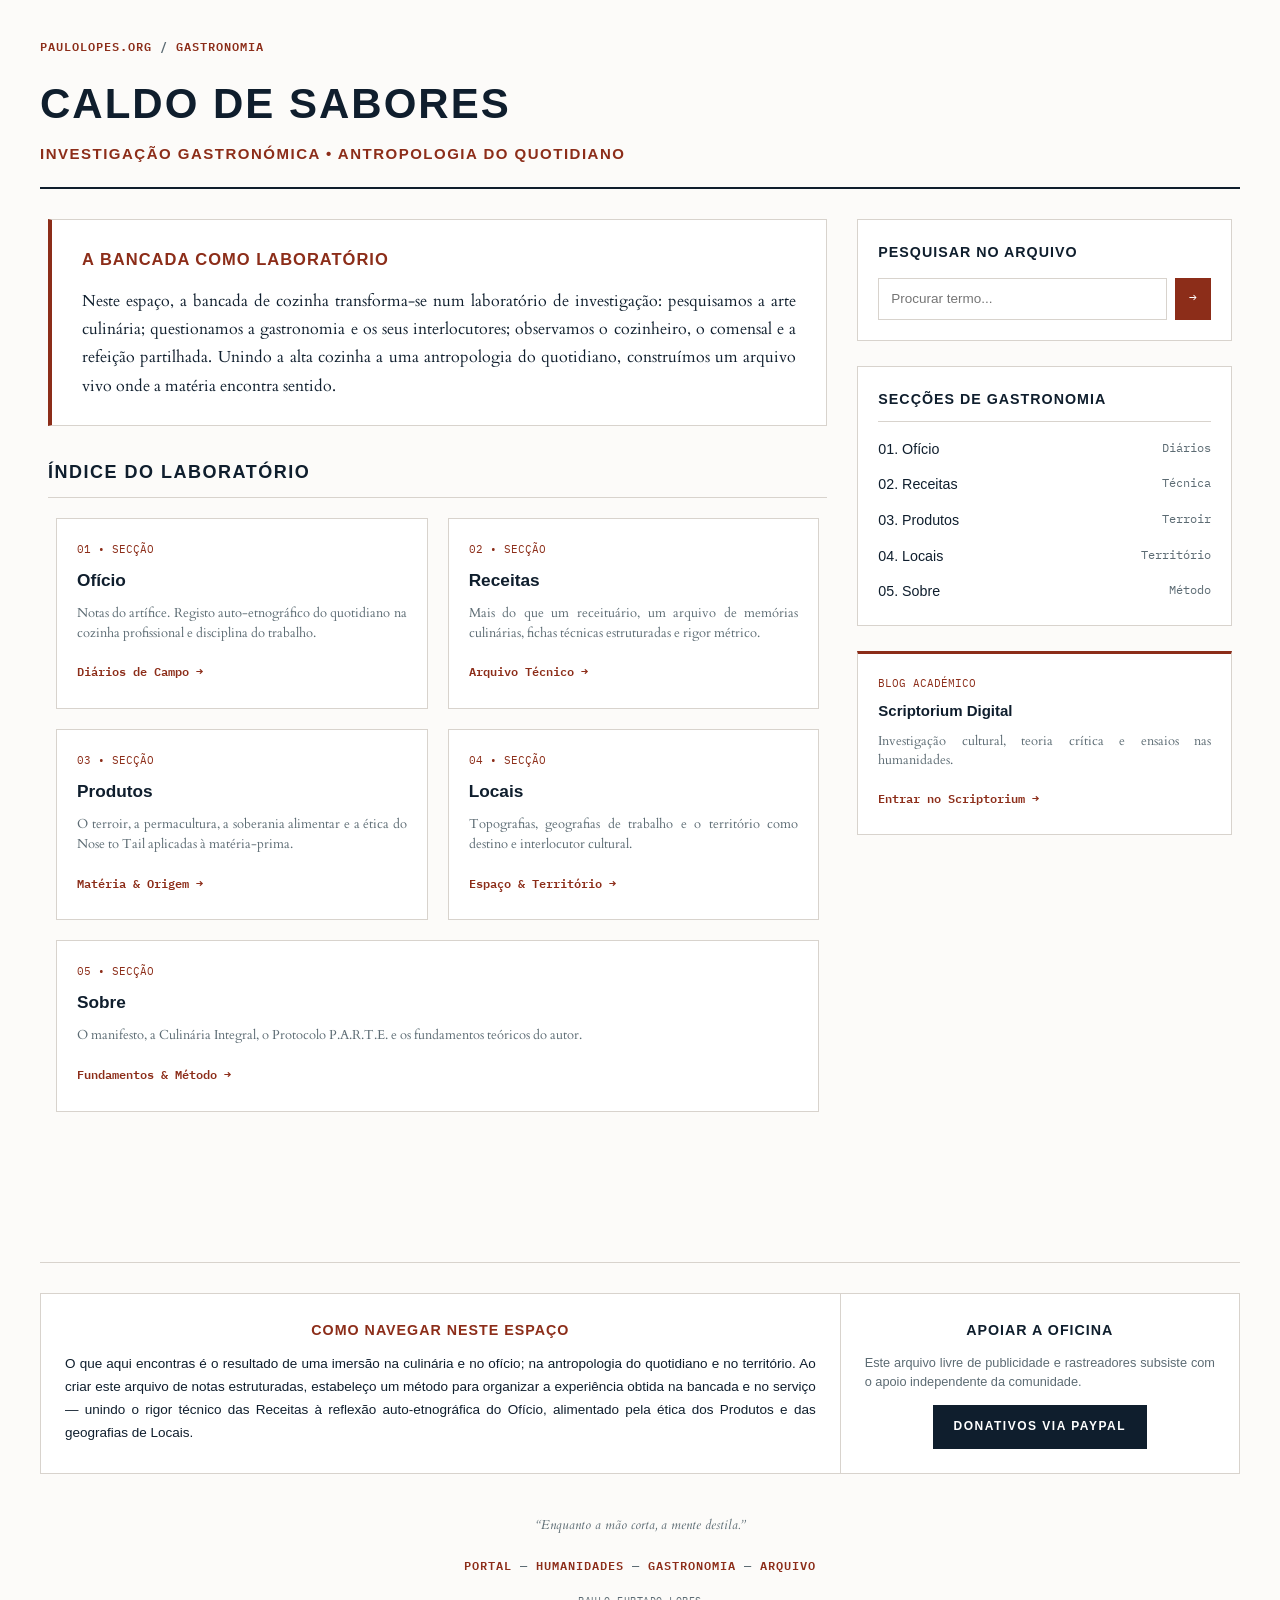
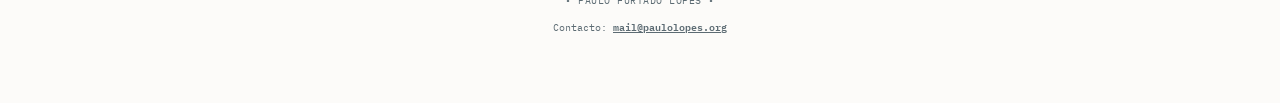
==== commit f4784180: "Atualizar o index.html" ====
--- a/index.html
+++ b/index.html
@@ -21,7 +21,7 @@
 </head>
 <body class="w3-padding-large">
 
-    <main class="w3-content w3-padding-24" style="max-width: 1100px;">
+    <main class="w3-content w3-padding-24" style="max-width: 1200px;">
         
         <!-- Breadcrumb Superior -->
         <nav class="breadcrumb" style="font-family: var(--font-mono); font-size: 0.8rem; margin-bottom: 20px; color: var(--muted-color);">
@@ -35,122 +35,165 @@
             <p class="header-sub" style="font-family: var(--font-sans); font-size: 1rem; text-transform: uppercase; letter-spacing: 1.5px; color: var(--accent-color); font-weight: 600; margin: 0;">Investigação Gastronómica • Antropologia do Quotidiano</p>
         </header>
 
-        <!-- Caixa de Enquadramento / Manifesto Inicial -->
-        <section class="warning-box" style="background-color: var(--card-bg); border: 1px solid var(--border-color); border-left: 4px solid var(--accent-color); padding: 25px 30px; margin-bottom: 40px;">
-            <h2 style="font-family: var(--font-sans); font-size: 1.1rem; text-transform: uppercase; letter-spacing: 1px; color: var(--accent-color); margin-top: 0; margin-bottom: 12px;">A Bancada Como Laboratório</h2>
-            <p style="margin: 0; line-height: 1.8; text-align: justify; font-size: 1.05rem;">
-                Neste espaço, a bancada de cozinha transforma-se num laboratório de investigação: pesquisamos a arte culinária; questionamos a gastronomia e os seus interlocutores; observamos o cozinheiro, o comensal e a refeição partilhada. Unindo a alta cozinha a uma antropologia do quotidiano, construímos um arquivo vivo onde a matéria encontra sentido.
-            </p>
-        </section>
-
-        <!-- Secção de Índice do Laboratório (Cartões das Bases de Dados Autónomas) -->
-        <div style="margin-bottom: 50px;">
-            <h2 class="font-sans" style="font-size: 1.2rem; font-weight: 600; text-transform: uppercase; letter-spacing: 1.5px; color: var(--text-color); margin-bottom: 25px; border-bottom: 1px solid var(--border-color); padding-bottom: 8px;">
-                Índice do Laboratório
-            </h2>
-
-            <!-- Grelha de Cartões (W3.CSS Responsive Layout) -->
-            <div class="w3-row-padding" style="margin: 0 -15px;">
+        <!-- GRELHA PRINCIPAL (Conteúdo à Esquerda | Sidebar à Direita) -->
+        <div class="w3-row-padding" style="margin: 0 -15px;">
+            
+            <!-- COLUNA ESQUERDA: CONTEÚDO PRINCIPAL (8 colunas) -->
+            <div class="w3-col l8" style="padding: 0 15px; margin-bottom: 40px;">
                 
-                <!-- 01. Ofício -->
-                <div class="w3-col m6 l4" style="margin-bottom: 25px; padding: 0 15px;">
-                    <div class="card-item" style="background: var(--card-bg); border: 1px solid var(--border-color); padding: 25px; height: 100%; display: flex; flex-direction: column; justify-content: space-between;">
-                        <div>
-                            <span style="font-family: var(--font-mono); font-size: 0.75rem; color: var(--accent-color); text-transform: uppercase; display: block; margin-bottom: 8px;">01 • Secção</span>
-                            <h3 style="font-family: var(--font-sans); font-size: 1.25rem; font-weight: 600; margin: 0 0 10px 0;">
-                                <a href="html/oficio.html" style="text-decoration: none; color: var(--text-color);">Ofício</a>
-                            </h3>
-                            <p style="font-size: 0.9rem; color: var(--muted-color); margin: 0 0 15px 0; line-height: 1.6;">
-                                Notas do artífice. Registo auto-etnográfico do quotidiano na cozinha profissional e disciplina do trabalho.
-                            </p>
-                        </div>
-                        <div>
-                            <a href="html/oficio.html" style="font-family: var(--font-mono); font-size: 0.85rem; color: var(--accent-color); text-decoration: none; font-weight: 600;">Diários de Campo &rarr;</a>
-                        </div>
+                <!-- Caixa de Enquadramento / Manifesto Inicial -->
+                <section class="warning-box" style="background-color: var(--card-bg); border: 1px solid var(--border-color); border-left: 4px solid var(--accent-color); padding: 25px 30px; margin-bottom: 30px;">
+                    <h2 style="font-family: var(--font-sans); font-size: 1.1rem; text-transform: uppercase; letter-spacing: 1px; color: var(--accent-color); margin-top: 0; margin-bottom: 12px;">A Bancada Como Laboratório</h2>
+                    <p style="margin: 0; line-height: 1.8; text-align: justify; font-size: 1.05rem;">
+                        Neste espaço, a bancada de cozinha transforma-se num laboratório de investigação: pesquisamos a arte culinária; questionamos a gastronomia e os seus interlocutores; observamos o cozinheiro, o comensal e a refeição partilhada. Unindo a alta cozinha a uma antropologia do quotidiano, construímos um arquivo vivo onde a matéria encontra sentido.
+                    </p>
+                </section>
+
+                <!-- Secção de Índice do Laboratório (Cartões das Bases de Dados Autónomas) -->
+                <div style="margin-bottom: 30px;">
+                    <h2 class="font-sans" style="font-size: 1.2rem; font-weight: 600; text-transform: uppercase; letter-spacing: 1.5px; color: var(--text-color); margin-bottom: 20px; border-bottom: 1px solid var(--border-color); padding-bottom: 8px;">
+                        Índice do Laboratório
+                    </h2>
+
+                    <!-- Grelha de Cartões Internos -->
+                    <div class="w3-row-padding" style="margin: 0 -10px;">
+                        
+                        <!-- 01. Ofício -->
+                        <div class="w3-col m6" style="margin-bottom: 20px; padding: 0 10px;">
+                            <div class="card-item" style="background: var(--card-bg); border: 1px solid var(--border-color); padding: 20px; height: 100%; display: flex; flex-direction: column; justify-content: space-between;">
+                                <div>
+                                    <span style="font-family: var(--font-mono); font-size: 0.75rem; color: var(--accent-color); text-transform: uppercase; display: block; margin-bottom: 6px;">01 • Secção</span>
+                                    <h3 style="font-family: var(--font-sans); font-size: 1.15rem; font-weight: 600; margin: 0 0 8px 0;">
+                                        <a href="html/oficio.html" style="text-decoration: none; color: var(--text-color);">Ofício</a>
+                                    </h3>
+                                    <p style="font-size: 0.88rem; color: var(--muted-color); margin: 0 0 12px 0; line-height: 1.5;">
+                                        Notas do artífice. Registo auto-etnográfico do quotidiano na cozinha profissional e disciplina do trabalho.
+                                    </p>
+                                </div>
+                                <div>
+                                    <a href="html/oficio.html" style="font-family: var(--font-mono); font-size: 0.8rem; color: var(--accent-color); text-decoration: none; font-weight: 600;">Diários de Campo &rarr;</a>
+                                </div>
+                            </div>
+                        </div>
+
+                        <!-- 02. Receitas -->
+                        <div class="w3-col m6" style="margin-bottom: 20px; padding: 0 10px;">
+                            <div class="card-item" style="background: var(--card-bg); border: 1px solid var(--border-color); padding: 20px; height: 100%; display: flex; flex-direction: column; justify-content: space-between;">
+                                <div>
+                                    <span style="font-family: var(--font-mono); font-size: 0.75rem; color: var(--accent-color); text-transform: uppercase; display: block; margin-bottom: 6px;">02 • Secção</span>
+                                    <h3 style="font-family: var(--font-sans); font-size: 1.15rem; font-weight: 600; margin: 0 0 8px 0;">
+                                        <a href="html/receitas.html" style="text-decoration: none; color: var(--text-color);">Receitas</a>
+                                    </h3>
+                                    <p style="font-size: 0.88rem; color: var(--muted-color); margin: 0 0 12px 0; line-height: 1.5;">
+                                        Mais do que um receituário, um arquivo de memórias culinárias, fichas técnicas estruturadas e rigor métrico.
+                                    </p>
+                                </div>
+                                <div>
+                                    <a href="html/receitas.html" style="font-family: var(--font-mono); font-size: 0.8rem; color: var(--accent-color); text-decoration: none; font-weight: 600;">Arquivo Técnico &rarr;</a>
+                                </div>
+                            </div>
+                        </div>
+
+                        <!-- 03. Produtos -->
+                        <div class="w3-col m6" style="margin-bottom: 20px; padding: 0 10px;">
+                            <div class="card-item" style="background: var(--card-bg); border: 1px solid var(--border-color); padding: 20px; height: 100%; display: flex; flex-direction: column; justify-content: space-between;">
+                                <div>
+                                    <span style="font-family: var(--font-mono); font-size: 0.75rem; color: var(--accent-color); text-transform: uppercase; display: block; margin-bottom: 6px;">03 • Secção</span>
+                                    <h3 style="font-family: var(--font-sans); font-size: 1.15rem; font-weight: 600; margin: 0 0 8px 0;">
+                                        <a href="html/produtos.html" style="text-decoration: none; color: var(--text-color);">Produtos</a>
+                                    </h3>
+                                    <p style="font-size: 0.88rem; color: var(--muted-color); margin: 0 0 12px 0; line-height: 1.5;">
+                                        O terroir, a permacultura, a soberania alimentar e a ética do Nose to Tail aplicadas à matéria-prima.
+                                    </p>
+                                </div>
+                                <div>
+                                    <a href="html/produtos.html" style="font-family: var(--font-mono); font-size: 0.8rem; color: var(--accent-color); text-decoration: none; font-weight: 600;">Matéria & Origem &rarr;</a>
+                                </div>
+                            </div>
+                        </div>
+
+                        <!-- 04. Locais -->
+                        <div class="w3-col m6" style="margin-bottom: 20px; padding: 0 10px;">
+                            <div class="card-item" style="background: var(--card-bg); border: 1px solid var(--border-color); padding: 20px; height: 100%; display: flex; flex-direction: column; justify-content: space-between;">
+                                <div>
+                                    <span style="font-family: var(--font-mono); font-size: 0.75rem; color: var(--accent-color); text-transform: uppercase; display: block; margin-bottom: 6px;">04 • Secção</span>
+                                    <h3 style="font-family: var(--font-sans); font-size: 1.15rem; font-weight: 600; margin: 0 0 8px 0;">
+                                        <a href="html/locais.html" style="text-decoration: none; color: var(--text-color);">Locais</a>
+                                    </h3>
+                                    <p style="font-size: 0.88rem; color: var(--muted-color); margin: 0 0 12px 0; line-height: 1.5;">
+                                        Topografias, geografias de trabalho e o território como destino e interlocutor cultural.
+                                    </p>
+                                </div>
+                                <div>
+                                    <a href="html/locais.html" style="font-family: var(--font-mono); font-size: 0.8rem; color: var(--accent-color); text-decoration: none; font-weight: 600;">Espaço & Território &rarr;</a>
+                                </div>
+                            </div>
+                        </div>
+
+                        <!-- 05. Sobre -->
+                        <div class="w3-col m12" style="margin-bottom: 20px; padding: 0 10px;">
+                            <div class="card-item" style="background: var(--card-bg); border: 1px solid var(--border-color); padding: 20px; height: 100%; display: flex; flex-direction: column; justify-content: space-between;">
+                                <div>
+                                    <span style="font-family: var(--font-mono); font-size: 0.75rem; color: var(--accent-color); text-transform: uppercase; display: block; margin-bottom: 6px;">05 • Secção</span>
+                                    <h3 style="font-family: var(--font-sans); font-size: 1.15rem; font-weight: 600; margin: 0 0 8px 0;">
+                                        <a href="html/sobre.html" style="text-decoration: none; color: var(--text-color);">Sobre</a>
+                                    </h3>
+                                    <p style="font-size: 0.88rem; color: var(--muted-color); margin: 0 0 12px 0; line-height: 1.5;">
+                                        O manifesto, a Culinária Integral, o Protocolo P.A.R.T.E. e os fundamentos teóricos do autor.
+                                    </p>
+                                </div>
+                                <div>
+                                    <a href="html/sobre.html" style="font-family: var(--font-mono); font-size: 0.8rem; color: var(--accent-color); text-decoration: none; font-weight: 600;">Fundamentos & Método &rarr;</a>
+                                </div>
+                            </div>
+                        </div>
+
                     </div>
                 </div>
 
-                <!-- 02. Receitas -->
-                <div class="w3-col m6 l4" style="margin-bottom: 25px; padding: 0 15px;">
-                    <div class="card-item" style="background: var(--card-bg); border: 1px solid var(--border-color); padding: 25px; height: 100%; display: flex; flex-direction: column; justify-content: space-between;">
-                        <div>
-                            <span style="font-family: var(--font-mono); font-size: 0.75rem; color: var(--accent-color); text-transform: uppercase; display: block; margin-bottom: 8px;">02 • Secção</span>
-                            <h3 style="font-family: var(--font-sans); font-size: 1.25rem; font-weight: 600; margin: 0 0 10px 0;">
-                                <a href="html/receitas.html" style="text-decoration: none; color: var(--text-color);">Receitas</a>
-                            </h3>
-                            <p style="font-size: 0.9rem; color: var(--muted-color); margin: 0 0 15px 0; line-height: 1.6;">
-                                Mais do que um receituário, um arquivo de memórias culinárias, fichas técnicas estruturadas e rigor métrico.
-                            </p>
-                        </div>
-                        <div>
-                            <a href="html/receitas.html" style="font-family: var(--font-mono); font-size: 0.85rem; color: var(--accent-color); text-decoration: none; font-weight: 600;">Arquivo Técnico &rarr;</a>
-                        </div>
-                    </div>
-                </div>
-
-                <!-- 03. Produtos -->
-                <div class="w3-col m6 l4" style="margin-bottom: 25px; padding: 0 15px;">
-                    <div class="card-item" style="background: var(--card-bg); border: 1px solid var(--border-color); padding: 25px; height: 100%; display: flex; flex-direction: column; justify-content: space-between;">
-                        <div>
-                            <span style="font-family: var(--font-mono); font-size: 0.75rem; color: var(--accent-color); text-transform: uppercase; display: block; margin-bottom: 8px;">03 • Secção</span>
-                            <h3 style="font-family: var(--font-sans); font-size: 1.25rem; font-weight: 600; margin: 0 0 10px 0;">
-                                <a href="html/produtos.html" style="text-decoration: none; color: var(--text-color);">Produtos</a>
-                            </h3>
-                            <p style="font-size: 0.9rem; color: var(--muted-color); margin: 0 0 15px 0; line-height: 1.6;">
-                                O terroir, a permacultura, a soberania alimentar e a ética do Nose to Tail aplicadas à matéria-prima.
-                            </p>
-                        </div>
-                        <div>
-                            <a href="html/produtos.html" style="font-family: var(--font-mono); font-size: 0.85rem; color: var(--accent-color); text-decoration: none; font-weight: 600;">Matéria & Origem &rarr;</a>
-                        </div>
-                    </div>
-                </div>
-
-                <!-- 04. Locais -->
-                <div class="w3-col m6 l4" style="margin-bottom: 25px; padding: 0 15px;">
-                    <div class="card-item" style="background: var(--card-bg); border: 1px solid var(--border-color); padding: 25px; height: 100%; display: flex; flex-direction: column; justify-content: space-between;">
-                        <div>
-                            <span style="font-family: var(--font-mono); font-size: 0.75rem; color: var(--accent-color); text-transform: uppercase; display: block; margin-bottom: 8px;">04 • Secção</span>
-                            <h3 style="font-family: var(--font-sans); font-size: 1.25rem; font-weight: 600; margin: 0 0 10px 0;">
-                                <a href="html/locais.html" style="text-decoration: none; color: var(--text-color);">Locais</a>
-                            </h3>
-                            <p style="font-size: 0.9rem; color: var(--muted-color); margin: 0 0 15px 0; line-height: 1.6;">
-                                Topografias, geografias de trabalho e o território como destino e interlocutor cultural.
-                            </p>
-                        </div>
-                        <div>
-                            <a href="html/locais.html" style="font-family: var(--font-mono); font-size: 0.85rem; color: var(--accent-color); text-decoration: none; font-weight: 600;">Espaço & Território &rarr;</a>
-                        </div>
-                    </div>
-                </div>
-
-                <!-- 05. Sobre -->
-                <div class="w3-col m6 l4" style="margin-bottom: 25px; padding: 0 15px;">
-                    <div class="card-item" style="background: var(--card-bg); border: 1px solid var(--border-color); padding: 25px; height: 100%; display: flex; flex-direction: column; justify-content: space-between;">
-                        <div>
-                            <span style="font-family: var(--font-mono); font-size: 0.75rem; color: var(--accent-color); text-transform: uppercase; display: block; margin-bottom: 8px;">05 • Secção</span>
-                            <h3 style="font-family: var(--font-sans); font-size: 1.25rem; font-weight: 600; margin: 0 0 10px 0;">
-                                <a href="html/sobre.html" style="text-decoration: none; color: var(--text-color);">Sobre</a>
-                            </h3>
-                            <p style="font-size: 0.9rem; color: var(--muted-color); margin: 0 0 15px 0; line-height: 1.6;">
-                                O manifesto, a Culinária Integral, o Protocolo P.A.R.T.E. e os fundamentos teóricos do autor.
-                            </p>
-                        </div>
-                        <div>
-                            <a href="html/sobre.html" style="font-family: var(--font-mono); font-size: 0.85rem; color: var(--accent-color); text-decoration: none; font-weight: 600;">Fundamentos & Método &rarr;</a>
-                        </div>
-                    </div>
-                </div>
-
-            </div>
+            </div>
+
+            <!-- COLUNA DIREITA: SIDEBAR DO AUTOR (4 colunas) -->
+            <div class="w3-col l4" style="padding: 0 15px;">
+                
+                <!-- 1. Caixa de Pesquisa -->
+                <div style="background: var(--card-bg); border: 1px solid var(--border-color); padding: 20px; margin-bottom: 25px;">
+                    <h3 style="font-family: var(--font-sans); font-size: 0.95rem; font-weight: 600; text-transform: uppercase; letter-spacing: 1px; color: var(--text-color); margin-top: 0; margin-bottom: 12px;">
+                        Pesquisar no Arquivo
+                    </h3>
+                    <form action="/pesquisa" method="GET" style="display: flex; gap: 8px;">
+                        <input type="text" name="s" placeholder="Procurar termo..." style="width: 100%; padding: 8px 12px; border: 1px solid var(--border-color); background: #fff; font-family: var(--font-sans); font-size: 0.9rem; outline: none;">
+                        <button type="submit" style="background: var(--accent-color); color: #fff; border: none; padding: 0 14px; font-family: var(--font-mono); cursor: pointer; font-size: 0.85rem;">&rarr;</button>
+                    </form>
+                </div>
+
+                <!-- 2. Menu de Secções Internas da Gastronomia -->
+                <div style="background: var(--card-bg); border: 1px solid var(--border-color); padding: 20px; margin-bottom: 25px;">
+                    <h3 style="font-family: var(--font-sans); font-size: 0.95rem; font-weight: 600; text-transform: uppercase; letter-spacing: 1px; color: var(--text-color); margin-top: 0; margin-bottom: 15px; border-bottom: 1px solid var(--border-color); padding-bottom: 8px;">
+                        Secções de Gastronomia
+                    </h3>
+                    <ul style="list-style: none; padding: 0; margin: 0; font-family: var(--font-sans); font-size: 0.95rem;">
+                        <li style="margin-bottom: 10px;"><a href="html/oficio.html" style="text-decoration: none; color: var(--text-color); display: block;">01. Ofício <span style="font-size: 0.8rem; color: var(--muted-color); font-family: var(--font-mono); float: right;">Diários</span></a></li>
+                        <li style="margin-bottom: 10px;"><a href="html/receitas.html" style="text-decoration: none; color: var(--text-color); display: block;">02. Receitas <span style="font-size: 0.8rem; color: var(--muted-color); font-family: var(--font-mono); float: right;">Técnica</span></a></li>
+                        <li style="margin-bottom: 10px;"><a href="html/produtos.html" style="text-decoration: none; color: var(--text-color); display: block;">03. Produtos <span style="font-size: 0.8rem; color: var(--muted-color); font-family: var(--font-mono); float: right;">Terroir</span></a></li>
+                        <li style="margin-bottom: 10px;"><a href="html/locais.html" style="text-decoration: none; color: var(--text-color); display: block;">04. Locais <span style="font-size: 0.8rem; color: var(--muted-color); font-family: var(--font-mono); float: right;">Território</span></a></li>
+                        <li><a href="html/sobre.html" style="text-decoration: none; color: var(--text-color); display: block;">05. Sobre <span style="font-size: 0.8rem; color: var(--muted-color); font-family: var(--font-mono); float: right;">Método</span></a></li>
+                    </ul>
+                </div>
+
+                <!-- 3. Caixa de Acesso ao Scriptorium (Humanidades) -->
+                <div style="background-color: var(--card-bg); border: 1px solid var(--border-color); border-top: 3px solid var(--accent-color); padding: 20px;">
+                    <span style="font-family: var(--font-mono); font-size: 0.7rem; color: var(--accent-color); text-transform: uppercase; display: block; margin-bottom: 4px;">Blog Académico</span>
+                    <h3 style="font-family: var(--font-sans); font-size: 1rem; font-weight: 600; margin: 0 0 8px 0;">Scriptorium Digital</h3>
+                    <p style="font-size: 0.85rem; color: var(--muted-color); margin: 0 0 12px 0; line-height: 1.5;">
+                        Investigação cultural, teoria crítica e ensaios nas humanidades.
+                    </p>
+                    <a href="https://scriptoriumdigital.org" style="font-family: var(--font-mono); font-size: 0.8rem; color: var(--accent-color); text-decoration: none; font-weight: 600;">Entrar no Scriptorium &rarr;</a>
+                </div>
+
+            </div>
+
         </div>
-
-        <!-- Secção de Conexão com Humanidades (Scriptorium) -->
-        <section style="background-color: var(--card-bg); border: 1px solid var(--border-color); padding: 30px; margin-bottom: 40px; text-align: center;">
-            <p style="font-family: var(--font-mono); font-size: 0.8rem; text-transform: uppercase; letter-spacing: 1.5px; color: var(--accent-color); margin-bottom: 8px;">Humanidades</p>
-            <h3 style="font-family: var(--font-serif); font-size: 1.5rem; font-style: italic; margin: 0 0 15px 0;">&ldquo;Investigação cultural, teoria crítica e ensaios no Scriptorium Digital.&rdquo;</h3>
-            <a href="https://scriptoriumdigital.org" style="font-family: var(--font-mono); font-size: 0.9rem; color: var(--text-color); font-weight: 600; text-decoration: none; border-bottom: 1px solid var(--accent-color); padding-bottom: 2px;">Scriptorium &rarr;</a>
-        </section>
 
         <!-- RODAPÉ INSTITUCIONAL TRANSVERSAL -->
         <footer class="site-footer" style="margin-top: 60px; border-top: 1px solid var(--border-color); padding-top: 30px;">
@@ -200,7 +243,7 @@
                 &bull; PAULO FURTADO LOPES &bull;
             </p>
             <p class="font-mono w3-tiny" style="color: var(--muted-color); margin: 0; text-align: center;">
-                Contacto Direto: <a href="mailto:mail@paulolopes.org" style="color: inherit; font-weight: 600;">mail@paulolopes.org</a>
+                Contacto: <a href="mailto:mail@paulolopes.org" style="color: inherit; font-weight: 600;">mail@paulolopes.org</a>
             </p>
         </footer>
 
